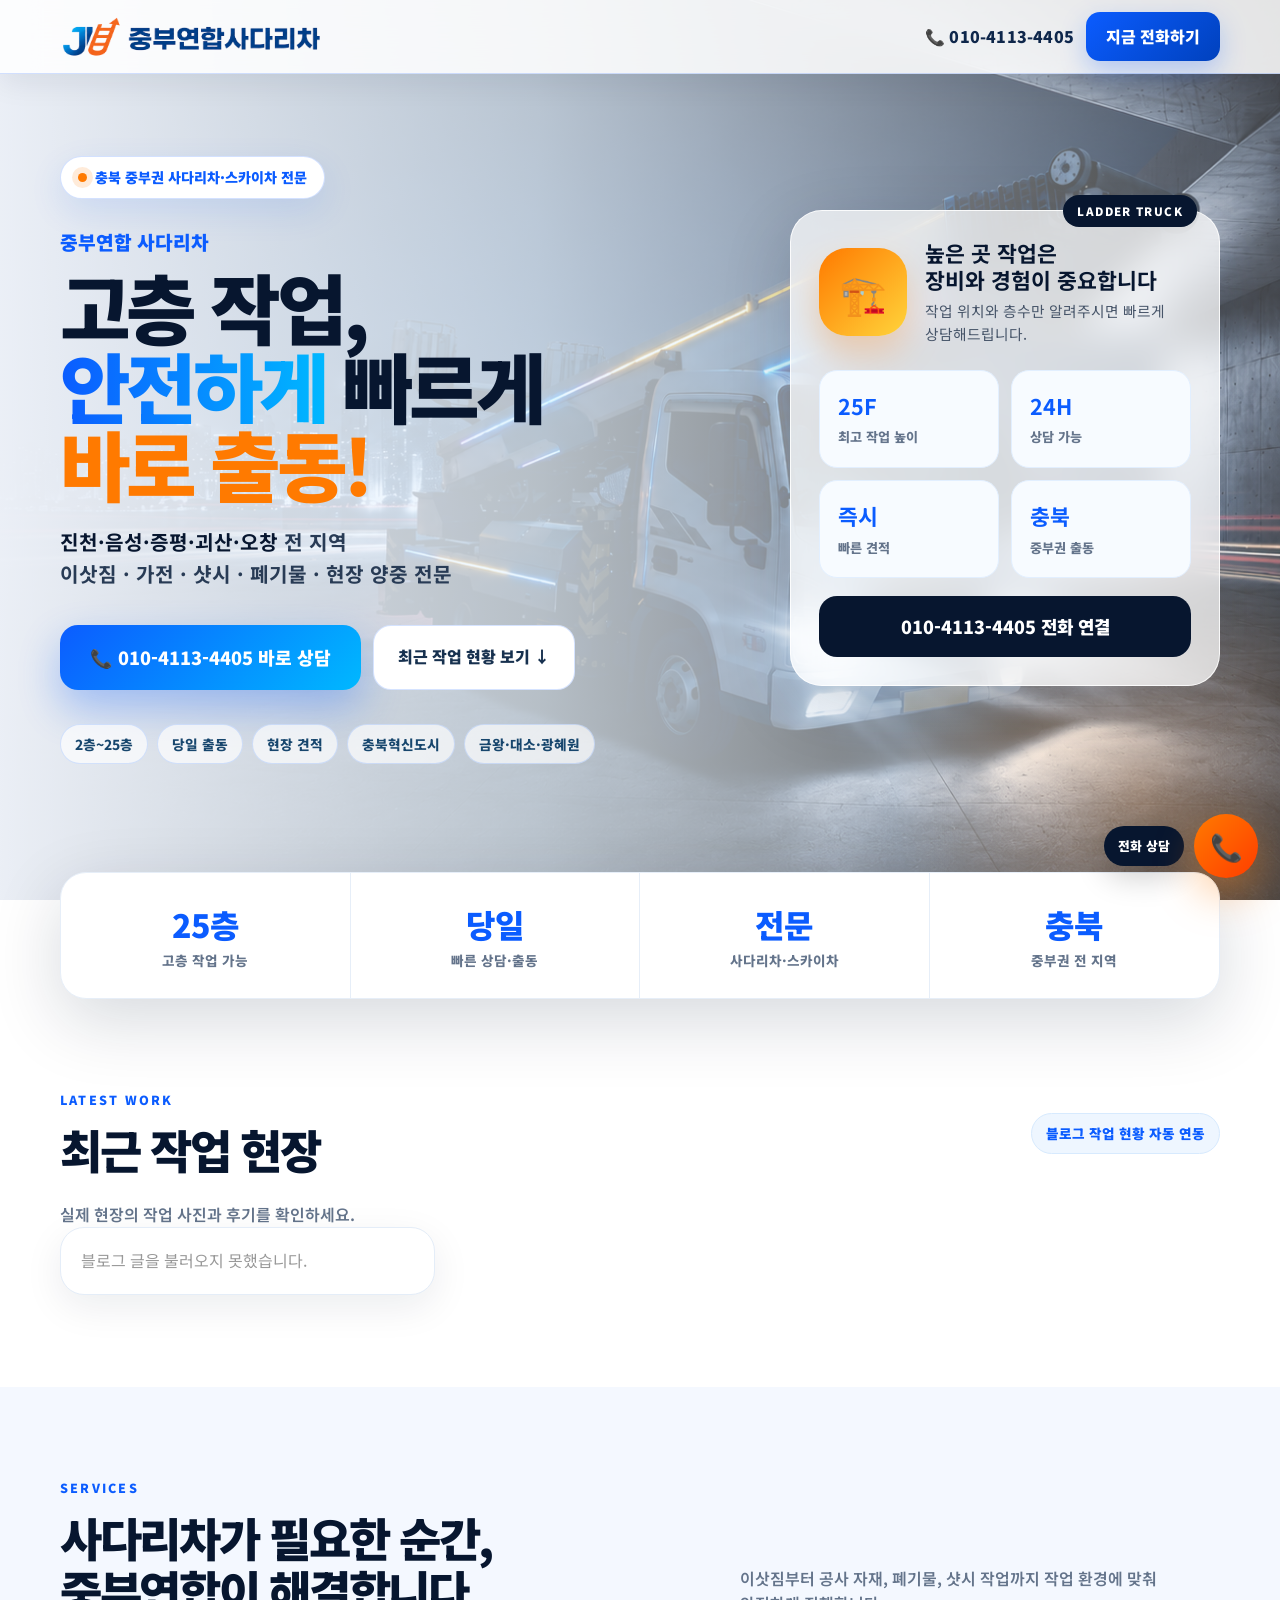
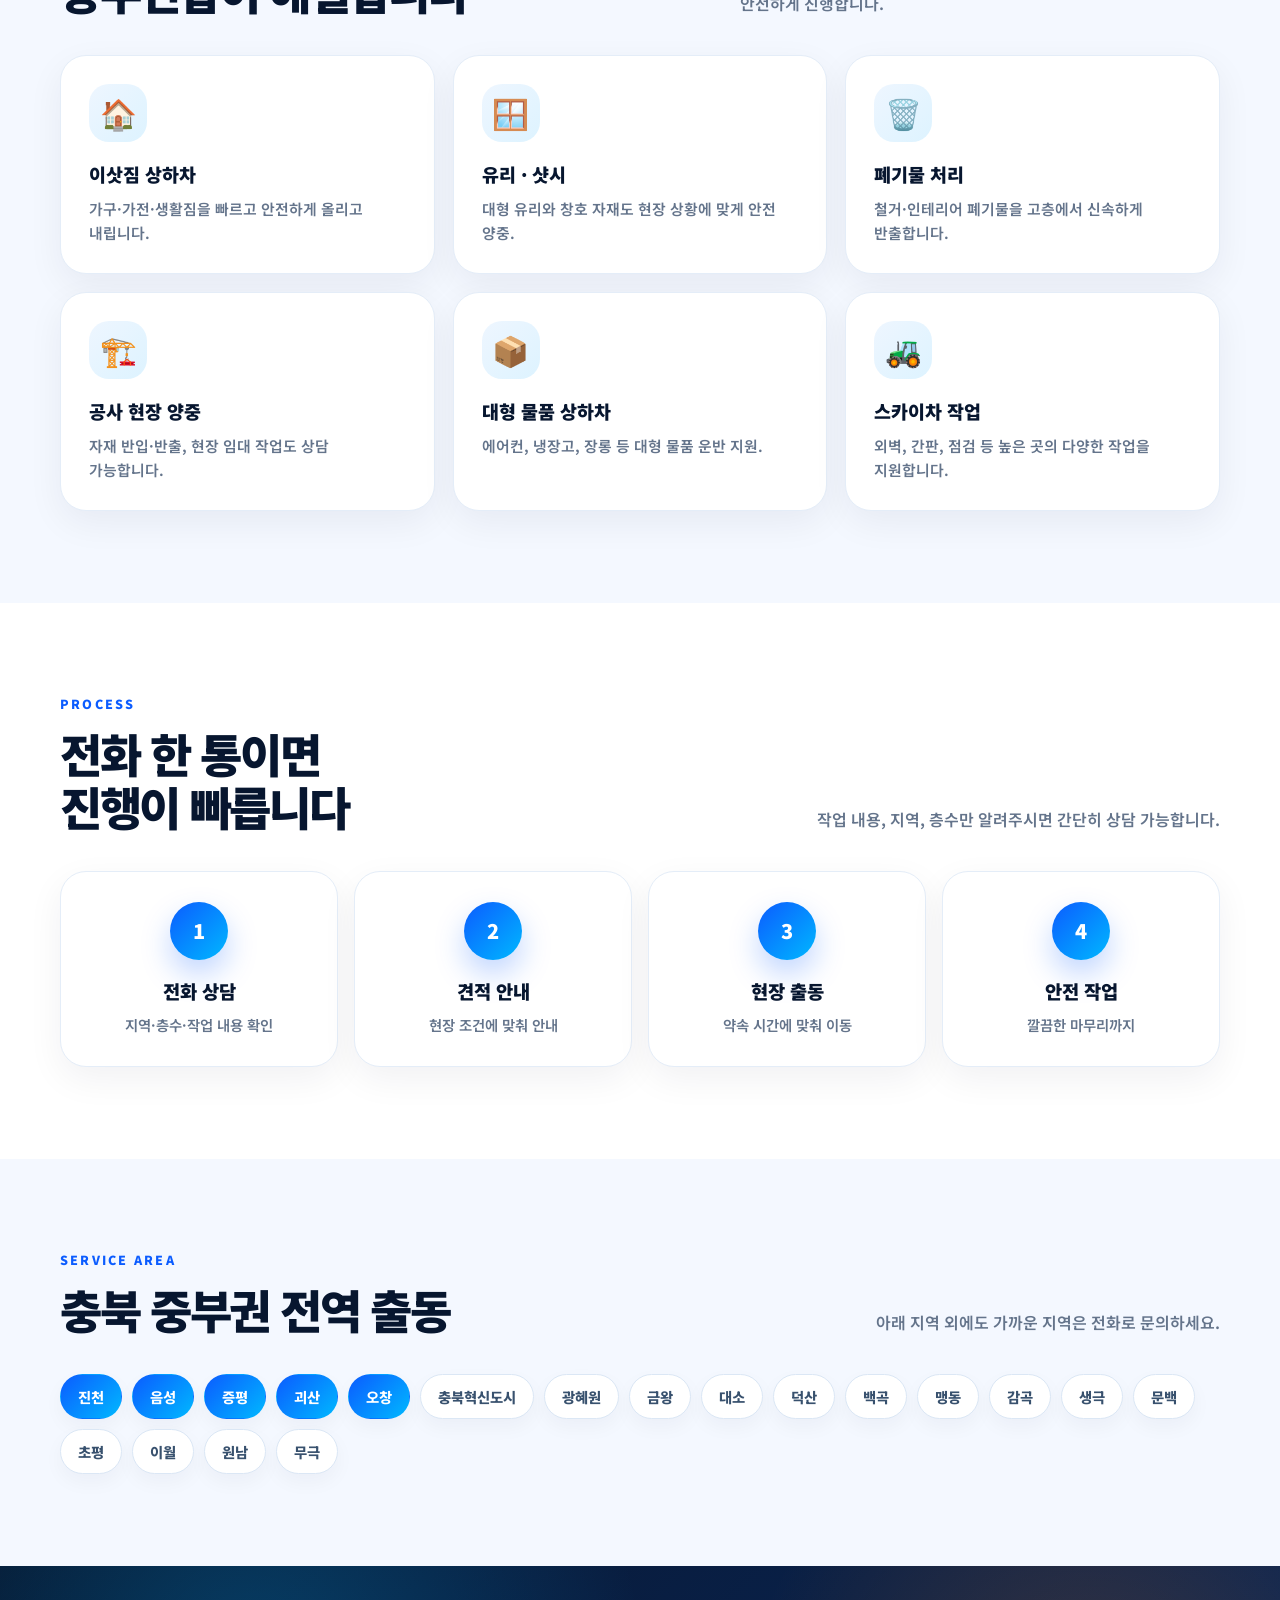
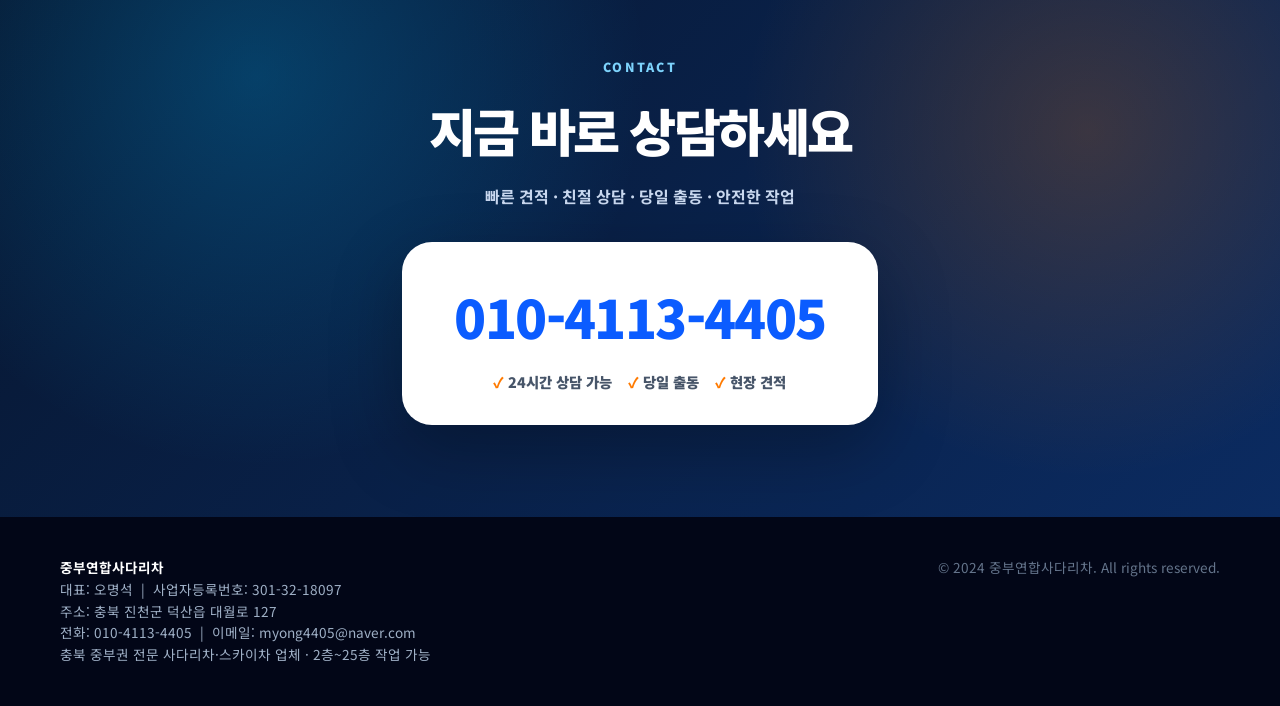
==== index.html @ 9ae5687a "Update index.html" ====
<!DOCTYPE html>
<html lang="ko">
<head>
<link rel="icon" href="/favicon.png" type="image/png">
<link rel="canonical" href="https://www.jbsadari.cloud/">  
<meta charset="UTF-8">
<meta name="viewport" content="width=device-width, initial-scale=1.0">
<title>중부연합 사다리차 | 충북 진천·음성·증평·괴산·오창 사다리차 전문업체</title>
<meta name="description" content="충북 중부권 강력추천! 중부연합 사다리차. 진천, 음성, 증평, 괴산, 오창, 충북혁신도시 전 지역 출동. 2층~25층 스카이차·사다리차 이삿짐·가전·폐기물·유리샷시 상하차. 010-4113-4405">
<meta name="keywords" content="사다리차,스카이차,충북사다리차,중부연합사다리차,진천사다리차,진천 사다리차,음성사다리차,음성 사다리차,증평사다리차,증평 사다리차,괴산사다리차,괴산 사다리차,오창사다리차,오창 사다리차,충북혁신도시사다리차,충북혁신도시 사다리차,광혜원사다리차,광혜원 사다리차,금왕사다리차,금왕 사다리차,대소사다리차,대소 사다리차,덕산사다리차,덕산 사다리차,백곡사다리차,백곡 사다리차,맹동사다리차,맹동 사다리차,감곡사다리차,감곡 사다리차,생극사다리차,생극 사다리차,문백사다리차,문백 사다리차,초평사다리차,초평 사다리차,이월사다리차,이월 사다리차,원남사다리차,원남 사다리차,무극사다리차,무극 사다리차,이삿짐사다리차,사다리차렌탈,사다리차임대,사다리차비용,스카이차임대">
<meta name="robots" content="index, follow">
<meta name="author" content="중부연합 사다리차">
<meta property="og:type" content="website">
<meta property="og:title" content="중부연합 사다리차 | 충북 중부권 전문업체">
<meta property="og:description" content="진천·음성·증평·괴산·오창 2층~25층 스카이차·사다리차. 이삿짐·가전·폐기물·유리샷시. 010-4113-4405">
<meta property="og:locale" content="ko_KR">
<meta property="og:site_name" content="중부연합 사다리차">
<meta property="og:url" content="https://www.jbsadari.cloud/">
<meta name="naver-site-verification" content="b52d67caf41c7f3e1f02ea61d9da7cf839098827" />


<script type="application/ld+json">
{
  "@context": "https://schema.org",
  "@type": "LocalBusiness",
  "@id": "https://www.jbsadari.cloud/#business",
  "url": "https://www.jbsadari.cloud/",
  "name": "중부연합 사다리차",
  "alternateName": "중부연합사다리차",
  "image": "https://www.jbsadari.cloud/jh_logo.png",
  "logo": "https://www.jbsadari.cloud/jh_logo.png",
  "description": "충북 진천, 음성, 증평, 괴산, 오창 전 지역에서 신속하고 안전한 사다리차, 스카이차 및 이삿짐 상하차 서비스를 제공합니다.",
  "telephone": "010-4113-4405",
  "email": "myong4405@naver.com",
  "address": {
    "@type": "PostalAddress",
    "streetAddress": "덕산읍 대월로 127",
    "addressLocality": "진천군",
    "addressRegion": "충청북도",
    "addressCountry": "KR"
  },
  "areaServed": [
    {
      "@type": "AdministrativeArea",
      "name": "진천"
    },
    {
      "@type": "AdministrativeArea",
      "name": "음성"
    },
    {
      "@type": "AdministrativeArea",
      "name": "증평"
    },
    {
      "@type": "AdministrativeArea",
      "name": "괴산"
    },
    {
      "@type": "AdministrativeArea",
      "name": "오창"
    },
    {
      "@type": "AdministrativeArea",
      "name": "충북혁신도시"
    },
    {
      "@type": "AdministrativeArea",
      "name": "광혜원"
    },
    {
      "@type": "AdministrativeArea",
      "name": "금왕"
    },
    {
      "@type": "AdministrativeArea",
      "name": "대소"
    }
  ],
  "openingHours": "Mo-Su 00:00-24:00",
  "founder": {
    "@type": "Person",
    "name": "오명석"
  },
  "taxID": "301-32-18097"
}
</script>

<script type="application/ld+json">
{
  "@context": "https://schema.org",
  "@type": "WebSite",
  "@id": "https://www.jbsadari.cloud/#website",
  "url": "https://www.jbsadari.cloud/",
  "name": "중부연합 사다리차",
  "alternateName": [
    "중부연합사다리차",
    "jbsadari.cloud"
  ],
  "publisher": {
    "@id": "https://www.jbsadari.cloud/#business"
  }
}
</script>
  
<style>
@import url('https://fonts.googleapis.com/css2?family=Noto+Sans+KR:wght@400;500;700;800;900&display=swap');
:root{--blue:#0b5cff;--sky:#00b8ff;--navy:#07162f;--deep:#020617;--orange:#ff7a00;--yellow:#ffd43b;--white:#fff;--muted:#64748b;--line:#dbe7f5;--bg:#f4f8ff;--shadow:0 22px 70px rgba(5,22,50,.16)}
*{box-sizing:border-box;margin:0;padding:0}html{scroll-behavior:smooth}body{font-family:'Noto Sans KR',sans-serif;color:#102033;background:#fff;line-height:1.6;word-break:keep-all}a{text-decoration:none;color:inherit}.wrap{width:min(1160px,92%);margin:0 auto}
nav{position:fixed;top:0;left:0;right:0;z-index:1000;height:74px;background:rgba(255,255,255,.86);backdrop-filter:blur(18px);border-bottom:1px solid rgba(11,92,255,.18);box-shadow:0 8px 30px rgba(5,22,50,.08)}
.nav-inner{height:100%;display:flex;align-items:center;justify-content:space-between}.nav-logo-img{height:42px;display:block}.nav-right{display:flex;align-items:center;gap:12px}.nav-tel{font-weight:900;color:#0f274b;letter-spacing:.2px}.nav-call{background:linear-gradient(135deg,var(--blue),#0041bd);color:#fff;padding:12px 20px;border-radius:14px;font-weight:900;box-shadow:0 10px 26px rgba(11,92,255,.25);transition:.22s}.nav-call:hover{transform:translateY(-2px);box-shadow:0 16px 34px rgba(11,92,255,.34)}
.hero{min-height:100vh;position:relative;overflow:hidden;padding:132px 0 78px;background:radial-gradient(circle at 74% 20%,rgba(0,184,255,.26),transparent 28%),linear-gradient(135deg,#eaf5ff 0%,#d5efff 48%,#f9fcff 100%)}
.hero::before{content:'';position:absolute;inset:0;background:linear-gradient(90deg,rgba(244,248,255,.96) 0%,rgba(234,245,255,.78) 42%,rgba(255,255,255,.24) 100%),url('/bg_image.png') right center/cover no-repeat;opacity:1}.hero::after{content:'';position:absolute;right:-130px;bottom:-160px;width:540px;height:540px;border-radius:50%;background:radial-gradient(circle,rgba(255,122,0,.22),transparent 65%)}
.hero-inner{position:relative;z-index:2;display:grid;grid-template-columns:1.05fr .95fr;gap:40px;align-items:center}.hero-copy{padding-top:24px}.badge{display:inline-flex;gap:8px;align-items:center;background:#fff;border:1px solid rgba(11,92,255,.18);border-radius:999px;padding:9px 17px;font-size:.88rem;font-weight:900;color:#0b5cff;box-shadow:0 12px 35px rgba(11,92,255,.11);margin-bottom:28px}.badge i{width:9px;height:9px;border-radius:50%;background:var(--orange);box-shadow:0 0 0 6px rgba(255,122,0,.15)}
h1{font-size:clamp(2.7rem,6vw,5.2rem);line-height:1.02;letter-spacing:-.06em;color:#07162f;font-weight:900;margin-bottom:24px}h1 .accent{display:inline-block;background:linear-gradient(90deg,var(--blue),var(--sky));-webkit-background-clip:text;background-clip:text;-webkit-text-fill-color:transparent}h1 .hot{color:var(--orange)}.hero-desc{font-size:clamp(1.05rem,1.8vw,1.26rem);font-weight:700;color:#283b55;margin-bottom:30px}.hero-desc strong{color:#07162f}.hero-cta{display:flex;gap:12px;flex-wrap:wrap;margin:34px 0}.btn-main,.btn-sub{display:inline-flex;align-items:center;justify-content:center;gap:8px;border-radius:18px;font-weight:900;transition:.22s}.btn-main{background:linear-gradient(135deg,var(--blue),var(--sky));color:#fff;padding:18px 30px;font-size:1.13rem;box-shadow:0 18px 42px rgba(11,92,255,.31)}.btn-sub{background:#fff;color:#17314f;border:1px solid rgba(11,92,255,.17);padding:18px 24px}.btn-main:hover,.btn-sub:hover{transform:translateY(-3px)}.chips{display:flex;flex-wrap:wrap;gap:9px}.chip{padding:8px 14px;border-radius:999px;background:rgba(255,255,255,.68);border:1px solid rgba(11,92,255,.15);color:#17466d;font-size:.86rem;font-weight:800}.hero-card{justify-self:end;width:min(430px,100%);background:rgba(255,255,255,.72);backdrop-filter:blur(18px);border:1px solid rgba(255,255,255,.85);border-radius:32px;padding:28px;box-shadow:var(--shadow);position:relative}.hero-card::before{content:'LADDER TRUCK';position:absolute;right:22px;top:-16px;background:#07162f;color:#fff;border-radius:999px;padding:7px 14px;font-size:.72rem;font-weight:900;letter-spacing:.12em}.emergency{display:grid;grid-template-columns:88px 1fr;gap:18px;align-items:center}.circle{height:88px;border-radius:28px;background:linear-gradient(135deg,var(--orange),var(--yellow));display:flex;align-items:center;justify-content:center;font-size:2.4rem;box-shadow:0 16px 34px rgba(255,122,0,.26)}.emergency h2{font-size:1.35rem;color:#07162f;line-height:1.25}.emergency p{margin-top:6px;color:#475569;font-size:.92rem}.quick{margin-top:24px;display:grid;grid-template-columns:repeat(2,1fr);gap:12px}.quick div{background:#f7fbff;border:1px solid #e2efff;border-radius:18px;padding:18px}.quick b{display:block;font-size:1.35rem;color:#0b5cff}.quick span{font-size:.82rem;color:#64748b;font-weight:800}.mini-call{display:block;margin-top:18px;text-align:center;background:#07162f;color:#fff;border-radius:18px;padding:16px;font-size:1.12rem;font-weight:900}.trust{position:relative;z-index:3;margin-top:-28px}.trust-grid{display:grid;grid-template-columns:repeat(4,1fr);background:#fff;border-radius:26px;box-shadow:var(--shadow);overflow:hidden;border:1px solid #e6eef8}.trust-item{padding:26px 16px;text-align:center;border-right:1px solid #e6eef8}.trust-item:last-child{border-right:0}.trust-num{font-size:2rem;font-weight:900;color:#0b5cff}.trust-label{font-size:.85rem;color:#64748b;font-weight:800}
section{padding:92px 0}.eyebrow{font-size:.78rem;color:#0b5cff;font-weight:900;letter-spacing:.18em;text-transform:uppercase;margin-bottom:12px}.sec-head{display:flex;justify-content:space-between;gap:30px;align-items:end;margin-bottom:38px}.sec-title{font-size:clamp(1.9rem,3.6vw,3rem);line-height:1.15;letter-spacing:-.05em;font-weight:900;color:#07162f}.sec-desc{color:#64748b;font-weight:600;max-width:480px}.blog{background:#fff}.blog-top{display:flex;align-items:center;justify-content:space-between;gap:20px;margin-bottom:26px}.blog-note{background:#eef6ff;border:1px solid #d7eafe;border-radius:999px;padding:9px 14px;color:#0b5cff;font-size:.85rem;font-weight:900}#blog-list{list-style:none;display:grid;grid-template-columns:repeat(3,1fr);gap:18px}#blog-list li{background:#fff;border:1px solid #e4edf8;border-radius:24px;overflow:hidden;box-shadow:0 12px 38px rgba(5,22,50,.08);transition:.22s}#blog-list li:hover{transform:translateY(-6px);box-shadow:0 22px 55px rgba(5,22,50,.13)}.blog-thumb,.blog-thumb-placeholder{width:100%;height:180px;object-fit:cover;display:flex;align-items:center;justify-content:center;background:linear-gradient(135deg,#dff3ff,#f4f8ff);font-size:2.4rem}.blog-thumb-link{display:block;width:100%;height:180px;overflow:hidden}.blog-body{padding:20px}.blog-tag{display:inline-block;background:#fff3e5;color:#e35f00;border-radius:999px;padding:4px 10px;font-size:.72rem;font-weight:900;margin-bottom:9px}#blog-list a{font-size:1rem;font-weight:900;color:#0f253e;line-height:1.45;display:block}.blog-date{font-size:.82rem;color:#64748b;margin-top:12px;font-weight:700}.services,.area{background:var(--bg)}.svc-grid,.why-grid{display:grid;grid-template-columns:repeat(3,1fr);gap:18px}.svc-card,.why-card{background:#fff;border:1px solid #e4edf8;border-radius:26px;padding:28px;box-shadow:0 12px 36px rgba(5,22,50,.06);transition:.22s}.svc-card:hover,.why-card:hover{transform:translateY(-6px);border-color:rgba(11,92,255,.35);box-shadow:0 24px 55px rgba(5,22,50,.12)}.svc-icon,.why-icon{width:58px;height:58px;border-radius:20px;display:flex;align-items:center;justify-content:center;background:linear-gradient(135deg,#eef6ff,#ddf3ff);font-size:1.85rem;margin-bottom:18px}.svc-card h3,.why-card h3{font-size:1.15rem;font-weight:900;color:#07162f;margin-bottom:8px}.svc-card p,.why-card p{font-size:.93rem;color:#64748b;font-weight:600}.process-steps{display:grid;grid-template-columns:repeat(4,1fr);gap:16px}.step{position:relative;background:#fff;border:1px solid #e4edf8;border-radius:26px;padding:30px 22px;text-align:center;box-shadow:0 12px 36px rgba(5,22,50,.06)}.step-num{width:58px;height:58px;border-radius:50%;display:flex;align-items:center;justify-content:center;margin:0 auto 16px;background:linear-gradient(135deg,var(--blue),var(--sky));color:#fff;font-weight:900;font-size:1.25rem;box-shadow:0 14px 30px rgba(11,92,255,.26)}.step h3{font-weight:900;color:#07162f}.step p{margin-top:7px;color:#64748b;font-size:.9rem;font-weight:600}.area-tags{display:flex;flex-wrap:wrap;gap:10px}.area-tag{background:#fff;border:1px solid #dbe7f5;border-radius:999px;padding:10px 17px;font-size:.9rem;color:#38516e;font-weight:800;box-shadow:0 8px 20px rgba(5,22,50,.04)}.area-tag.main{background:linear-gradient(135deg,var(--blue),var(--sky));color:#fff;border-color:transparent}.cta{position:relative;overflow:hidden;background:linear-gradient(135deg,#07162f,#0b2b61);color:#fff;text-align:center}.cta::before{content:'';position:absolute;inset:0;background:radial-gradient(circle at 20% 20%,rgba(0,184,255,.24),transparent 35%),radial-gradient(circle at 85% 30%,rgba(255,122,0,.2),transparent 30%)}.cta .wrap{position:relative;z-index:2}.cta h2{font-size:clamp(2rem,4vw,3.7rem);font-weight:900;letter-spacing:-.05em}.cta p{margin:12px 0 32px;color:#c9d8ef;font-weight:700}.cta-box{display:inline-flex;flex-direction:column;align-items:center;background:#fff;color:#07162f;border-radius:30px;padding:32px 52px;box-shadow:0 24px 70px rgba(0,0,0,.28)}.cta-tel{font-size:clamp(2.2rem,5vw,3.3rem);font-weight:900;color:#0b5cff;letter-spacing:-.03em}.cta-info{display:flex;gap:16px;flex-wrap:wrap;justify-content:center;margin-top:12px}.cta-info span{font-size:.9rem;color:#475569;font-weight:900}.cta-info span::before{content:'✓ ';color:var(--orange)}footer{background:#020617;color:#9fb0c6;padding:40px 0;font-size:.85rem}.footer-inner{display:flex;justify-content:space-between;gap:26px;flex-wrap:wrap}footer strong{color:#fff}.footer-copy{color:#64748b}.float-wrap{position:fixed;right:22px;bottom:22px;z-index:1000;display:flex;align-items:center;gap:10px}.float-label{background:#07162f;color:#fff;border-radius:999px;padding:10px 14px;font-size:.8rem;font-weight:900;box-shadow:0 12px 30px rgba(0,0,0,.18)}.float-call{width:64px;height:64px;border-radius:50%;display:flex;align-items:center;justify-content:center;background:linear-gradient(135deg,var(--orange),#ff3d00);font-size:1.65rem;color:#fff;box-shadow:0 18px 42px rgba(255,122,0,.36);animation:pulse 1.8s infinite}@keyframes pulse{0%,100%{transform:scale(1)}50%{transform:scale(1.06)}}
@media(max-width:900px){.hero-inner{grid-template-columns:1fr}.hero-card{justify-self:start}.trust-grid{grid-template-columns:repeat(2,1fr)}.trust-item:nth-child(2){border-right:0}.trust-item:nth-child(-n+2){border-bottom:1px solid #e6eef8}.svc-grid,.why-grid,#blog-list{grid-template-columns:1fr 1fr}.process-steps{grid-template-columns:1fr 1fr}.sec-head{display:block}.sec-desc{margin-top:12px}}
@media(max-width:640px){nav{height:64px}.nav-logo-img{height:31px}.nav-tel{display:none}.nav-call{padding:9px 12px;border-radius:11px;font-size:.82rem}.hero{padding-top:104px;min-height:auto}.hero::before{background:linear-gradient(180deg,rgba(244,248,255,.94),rgba(234,245,255,.86)),url('/bg_image.png') center/cover no-repeat}.hero-card{display:none}.btn-main,.btn-sub{width:100%;padding:16px 18px}.trust{margin-top:0}.trust-grid{border-radius:0;width:100%}.wrap{width:92%}section{padding:68px 0}.svc-grid,.why-grid,#blog-list,.process-steps{grid-template-columns:1fr}.blog-thumb,.blog-thumb-placeholder,.blog-thumb-link{height:210px}.cta-box{width:100%;padding:26px 20px}.float-label{display:none}.float-call{width:58px;height:58px}.footer-inner{display:block}}

.hero-brand {
    margin-bottom: 10px;
    color: #0b5cff;
    font-size: 1.2rem;
    font-weight: 900;
}
</style>
</head>
<body>
<nav><div class="wrap nav-inner"><a class="nav-logo" href="/"><img src="/jh_logo.png" alt="중부연합 사다리차" class="nav-logo-img"></a><div class="nav-right"><span class="nav-tel">📞 010-4113-4405</span><a class="nav-call" href="tel:01041134405">지금 전화하기</a></div></div></nav>
<section class="hero"><div class="wrap hero-inner"><div class="hero-copy"><div class="badge"><i></i> 충북 중부권 사다리차·스카이차 전문</div><p class="hero-brand">중부연합 사다리차</p> <h1>고층 작업,<br><span class="accent">안전하게</span> 빠르게<br><span class="hot">바로 출동!</span></h1><p class="hero-desc"><strong>진천·음성·증평·괴산·오창</strong> 전 지역<br>이삿짐 · 가전 · 샷시 · 폐기물 · 현장 양중 전문</p><div class="hero-cta"><a class="btn-main" href="tel:01041134405">📞 010-4113-4405 바로 상담</a><a class="btn-sub" href="#blog" onclick="event.preventDefault();document.getElementById('blog').scrollIntoView({behavior:'smooth'})">최근 작업 현황 보기 ↓</a></div><div class="chips"><span class="chip">2층~25층</span><span class="chip">당일 출동</span><span class="chip">현장 견적</span><span class="chip">충북혁신도시</span><span class="chip">금왕·대소·광혜원</span></div></div><aside class="hero-card"><div class="emergency"><div class="circle">🏗️</div><div><h2>높은 곳 작업은<br>장비와 경험이 중요합니다</h2><p>작업 위치와 층수만 알려주시면 빠르게 상담해드립니다.</p></div></div><div class="quick"><div><b>25F</b><span>최고 작업 높이</span></div><div><b>24H</b><span>상담 가능</span></div><div><b>즉시</b><span>빠른 견적</span></div><div><b>충북</b><span>중부권 출동</span></div></div><a class="mini-call" href="tel:01041134405">010-4113-4405 전화 연결</a></aside></div></section>
<div class="trust"><div class="wrap trust-grid"><div class="trust-item"><div class="trust-num">25층</div><div class="trust-label">고층 작업 가능</div></div><div class="trust-item"><div class="trust-num">당일</div><div class="trust-label">빠른 상담·출동</div></div><div class="trust-item"><div class="trust-num">전문</div><div class="trust-label">사다리차·스카이차</div></div><div class="trust-item"><div class="trust-num">충북</div><div class="trust-label">중부권 전 지역</div></div></div></div>
<section id="blog" class="blog"><div class="wrap"><div class="blog-top"><div><div class="eyebrow">Latest Work</div><h2 class="sec-title">최근 작업 현장</h2></div><div class="blog-note">블로그 작업 현황 자동 연동</div></div><p class="sec-desc">실제 현장의 작업 사진과 후기를 확인하세요.</p><ul id="blog-list"><li style="color:#999;padding:20px">블로그 글을 불러오는 중...</li></ul></div></section>
<section class="services" id="services"><div class="wrap"><div class="sec-head"><div><div class="eyebrow">Services</div><h2 class="sec-title">사다리차가 필요한 순간,<br>중부연합이 해결합니다</h2></div><p class="sec-desc">이삿짐부터 공사 자재, 폐기물, 샷시 작업까지 작업 환경에 맞춰 안전하게 진행합니다.</p></div><div class="svc-grid"><div class="svc-card"><div class="svc-icon">🏠</div><h3>이삿짐 상하차</h3><p>가구·가전·생활짐을 빠르고 안전하게 올리고 내립니다.</p></div><div class="svc-card"><div class="svc-icon">🪟</div><h3>유리 · 샷시</h3><p>대형 유리와 창호 자재도 현장 상황에 맞게 안전 양중.</p></div><div class="svc-card"><div class="svc-icon">🗑️</div><h3>폐기물 처리</h3><p>철거·인테리어 폐기물을 고층에서 신속하게 반출합니다.</p></div><div class="svc-card"><div class="svc-icon">🏗️</div><h3>공사 현장 양중</h3><p>자재 반입·반출, 현장 임대 작업도 상담 가능합니다.</p></div><div class="svc-card"><div class="svc-icon">📦</div><h3>대형 물품 상하차</h3><p>에어컨, 냉장고, 장롱 등 대형 물품 운반 지원.</p></div><div class="svc-card"><div class="svc-icon">🚜</div><h3>스카이차 작업</h3><p>외벽, 간판, 점검 등 높은 곳의 다양한 작업을 지원합니다.</p></div></div></div></section>
<section id="process"><div class="wrap"><div class="sec-head"><div><div class="eyebrow">Process</div><h2 class="sec-title">전화 한 통이면<br>진행이 빠릅니다</h2></div><p class="sec-desc">작업 내용, 지역, 층수만 알려주시면 간단히 상담 가능합니다.</p></div><div class="process-steps"><div class="step"><div class="step-num">1</div><h3>전화 상담</h3><p>지역·층수·작업 내용 확인</p></div><div class="step"><div class="step-num">2</div><h3>견적 안내</h3><p>현장 조건에 맞춰 안내</p></div><div class="step"><div class="step-num">3</div><h3>현장 출동</h3><p>약속 시간에 맞춰 이동</p></div><div class="step"><div class="step-num">4</div><h3>안전 작업</h3><p>깔끔한 마무리까지</p></div></div></div></section>
<section class="area" id="area"><div class="wrap"><div class="sec-head"><div><div class="eyebrow">Service Area</div><h2 class="sec-title">충북 중부권 전역 출동</h2></div><p class="sec-desc">아래 지역 외에도 가까운 지역은 전화로 문의하세요.</p></div><div class="area-tags"><span class="area-tag main">진천</span><span class="area-tag main">음성</span><span class="area-tag main">증평</span><span class="area-tag main">괴산</span><span class="area-tag main">오창</span><span class="area-tag">충북혁신도시</span><span class="area-tag">광혜원</span><span class="area-tag">금왕</span><span class="area-tag">대소</span><span class="area-tag">덕산</span><span class="area-tag">백곡</span><span class="area-tag">맹동</span><span class="area-tag">감곡</span><span class="area-tag">생극</span><span class="area-tag">문백</span><span class="area-tag">초평</span><span class="area-tag">이월</span><span class="area-tag">원남</span><span class="area-tag">무극</span></div></div></section>
<section class="cta"><div class="wrap"><div class="eyebrow" style="color:#7dd3fc">Contact</div><h2>지금 바로 상담하세요</h2><p>빠른 견적 · 친절 상담 · 당일 출동 · 안전한 작업</p><div class="cta-box"><a class="cta-tel" href="tel:01041134405">010-4113-4405</a><div class="cta-info"><span>24시간 상담 가능</span><span>당일 출동</span><span>현장 견적</span></div></div></div></section>
<div style="position:absolute;width:1px;height:1px;overflow:hidden;clip:rect(0,0,0,0);white-space:nowrap">진천 사다리차 진천사다리차 진천 스카이차 진천스카이차 진천 이삿짐 사다리차 진천 사다리차 비용 진천 사다리차 렌탈 음성 사다리차 음성사다리차 음성 스카이차 음성스카이차 음성 이삿짐 사다리차 음성 사다리차 비용 음성 금왕 사다리차 증평 사다리차 증평사다리차 증평 스카이차 증평스카이차 증평 이삿짐 사다리차 괴산 사다리차 괴산사다리차 괴산 스카이차 괴산스카이차 오창 사다리차 오창사다리차 오창 스카이차 오창스카이차 충북혁신도시 사다리차 충북혁신도시사다리차 혁신도시 사다리차 광혜원 사다리차 광혜원사다리차 금왕 사다리차 금왕사다리차 금왕읍 사다리차 대소 사다리차 대소사다리차 대소읍 사다리차 덕산 사다리차 덕산사다리차 백곡 사다리차 백곡사다리차 맹동 사다리차 맹동사다리차 감곡 사다리차 감곡사다리차 생극 사다리차 생극사다리차 생극면 사다리차 문백 사다리차 문백사다리차 초평 사다리차 초평사다리차 이월 사다리차 이월사다리차 이월면 사다리차 원남 사다리차 원남사다리차 무극 사다리차 무극사다리차 중부연합사다리차 중부연합 사다리차 010-4113-4405</div>
<footer><div class="wrap footer-inner"><div><strong>중부연합사다리차</strong><br>대표: 오명석 &nbsp;|&nbsp; 사업자등록번호: 301-32-18097<br>주소: 충북 진천군 덕산읍 대월로 127<br>전화: 010-4113-4405 &nbsp;|&nbsp; 이메일: myong4405@naver.com<br>충북 중부권 전문 사다리차·스카이차 업체 · 2층~25층 작업 가능</div><div class="footer-copy">© 2024 중부연합사다리차. All rights reserved.</div></div></footer>
<div class="float-wrap"><span class="float-label">전화 상담</span><a class="float-call" href="tel:01041134405" title="전화상담">📞</a></div>
<script>
async function fetchPosts(){const listEl=document.getElementById('blog-list');try{const response=await fetch('https://jramjipwha.apigw.ntruss.com/test/v1/');const data=await response.json();const posts=Array.isArray(data)?data:data.body;listEl.innerHTML='';if(!posts||posts.length===0){listEl.innerHTML='<li style="color:#999;padding:20px">등록된 글이 없습니다.</li>';return;}posts.forEach(post=>{const li=document.createElement('li');const date=post.pubDate?new Date(post.pubDate).toLocaleDateString('ko-KR'):'';const thumbHtml=post.thumbnail?`<a class="blog-thumb-link" href="${post.link}" target="_blank" rel="noopener" aria-label="${post.title}"><img class="blog-thumb" src="${post.thumbnail}" alt="${post.title}" loading="lazy" onerror="this.style.display='none';this.nextElementSibling.style.display='flex'"><div class="blog-thumb-placeholder" style="display:none">🏗️</div></a>`:`<a class="blog-thumb-link" href="${post.link}" target="_blank" rel="noopener" aria-label="${post.title}"><div class="blog-thumb-placeholder">🏗️</div></a>`;li.innerHTML=`${thumbHtml}<div class="blog-body"><span class="blog-tag">최근 작업</span><a href="${post.link}" target="_blank" rel="noopener">${post.title}</a>${date?`<div class="blog-date">📅 ${date}</div>`:''}</div>`;listEl.appendChild(li);});}catch(e){listEl.innerHTML='<li style="color:#999;padding:20px">블로그 글을 불러오지 못했습니다.</li>';}}
fetchPosts();
</script>
</body>
</html>
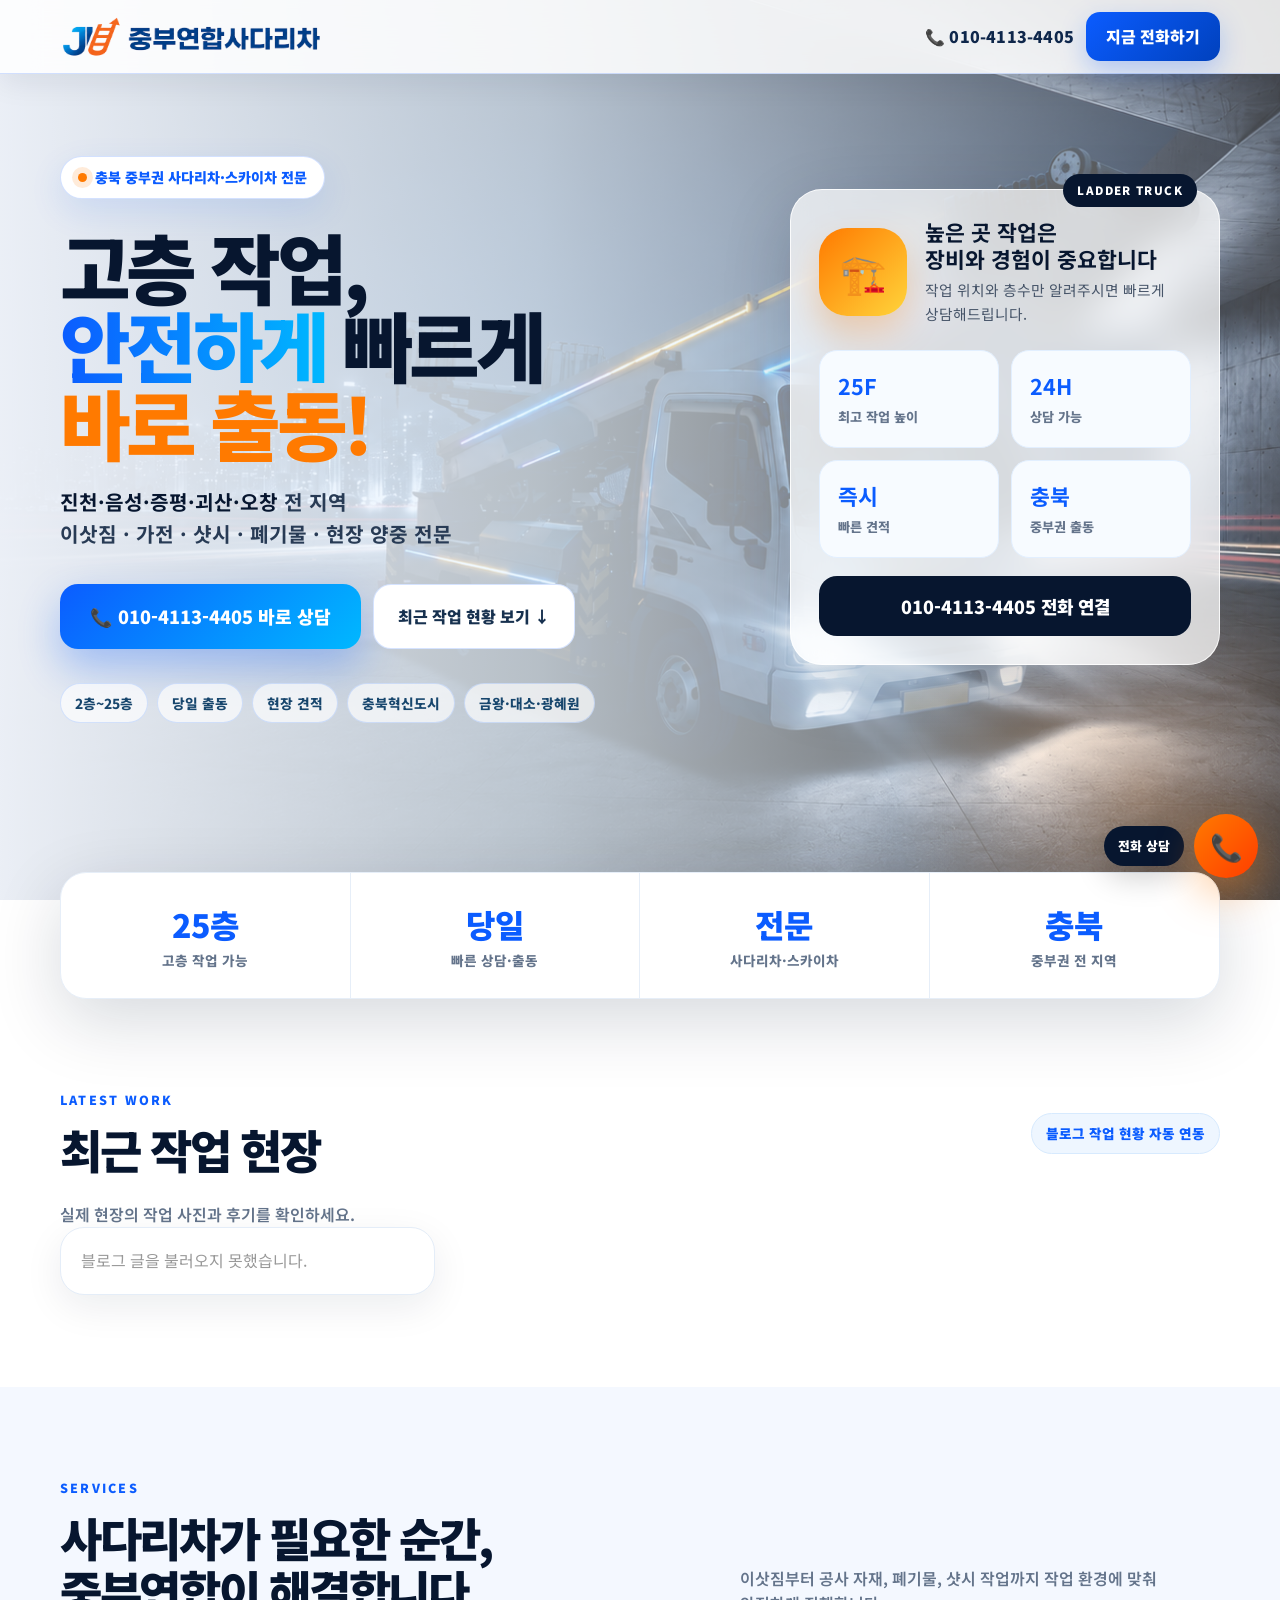
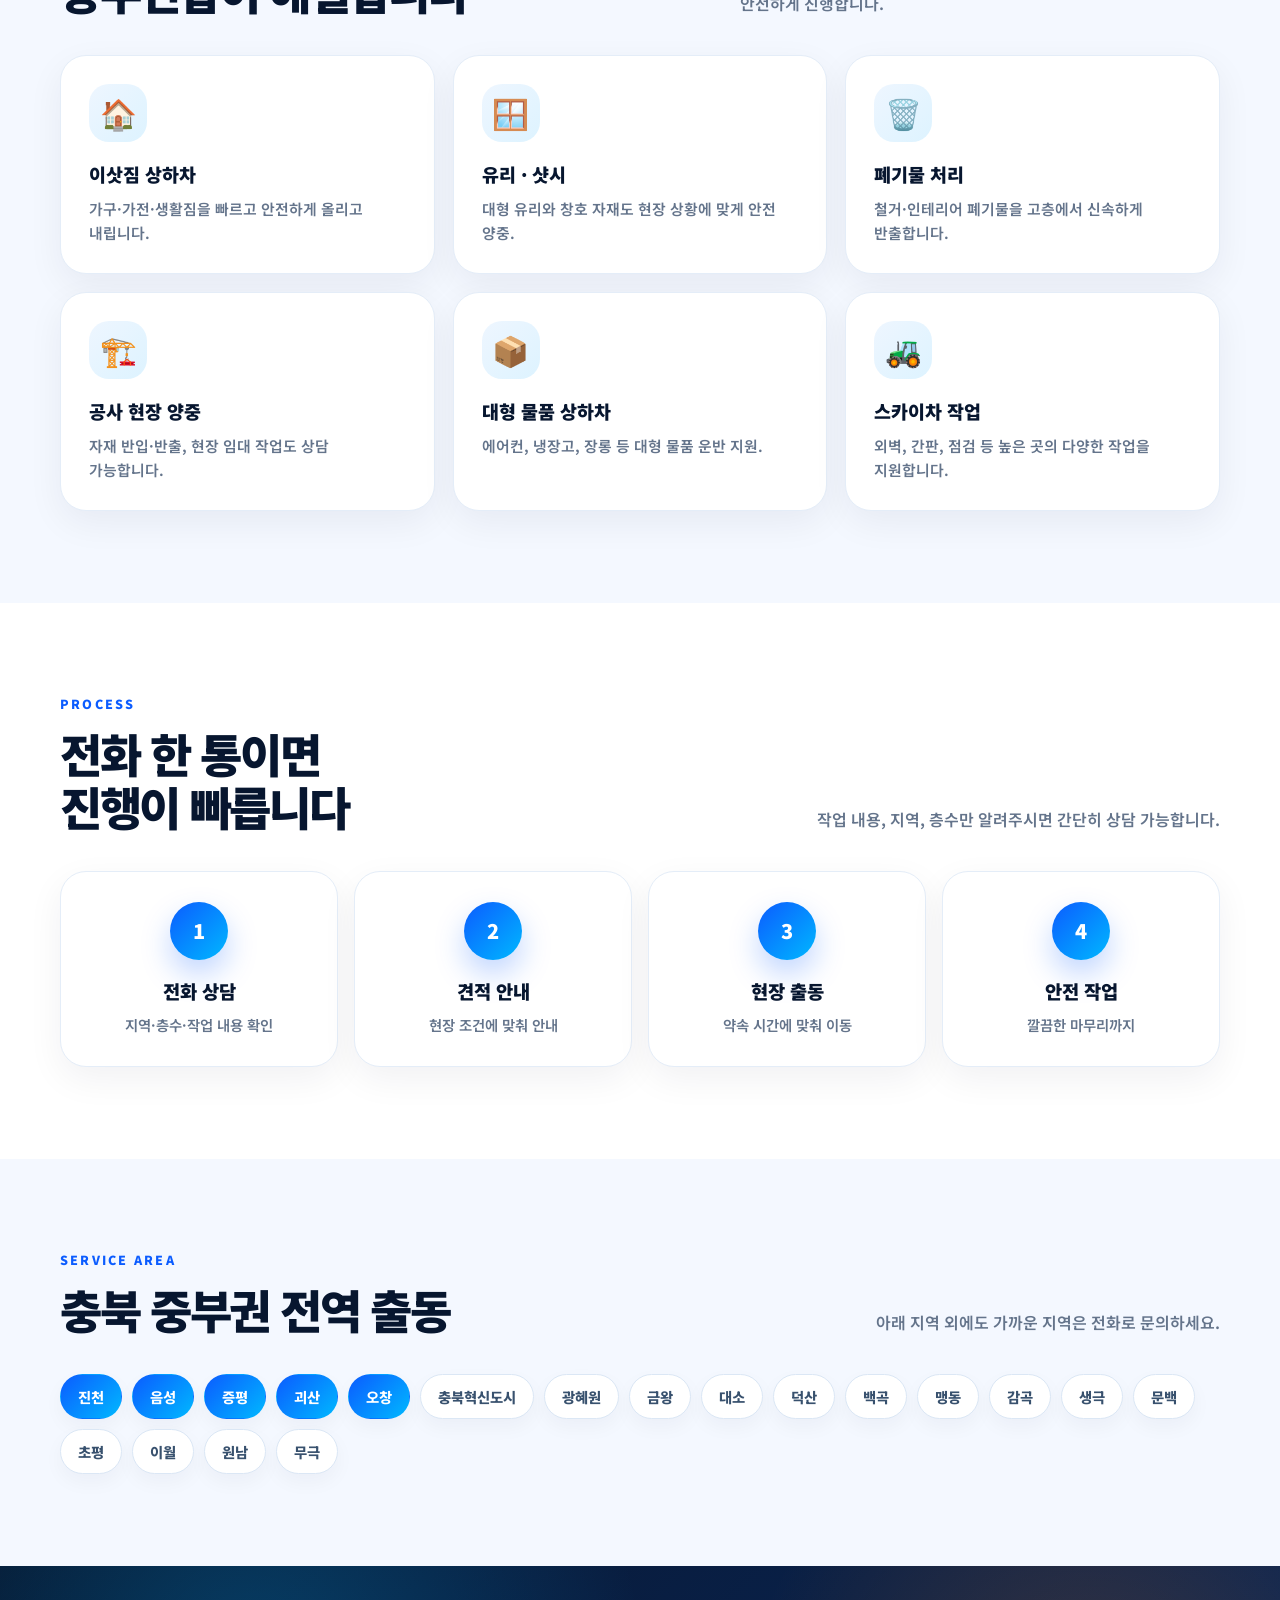
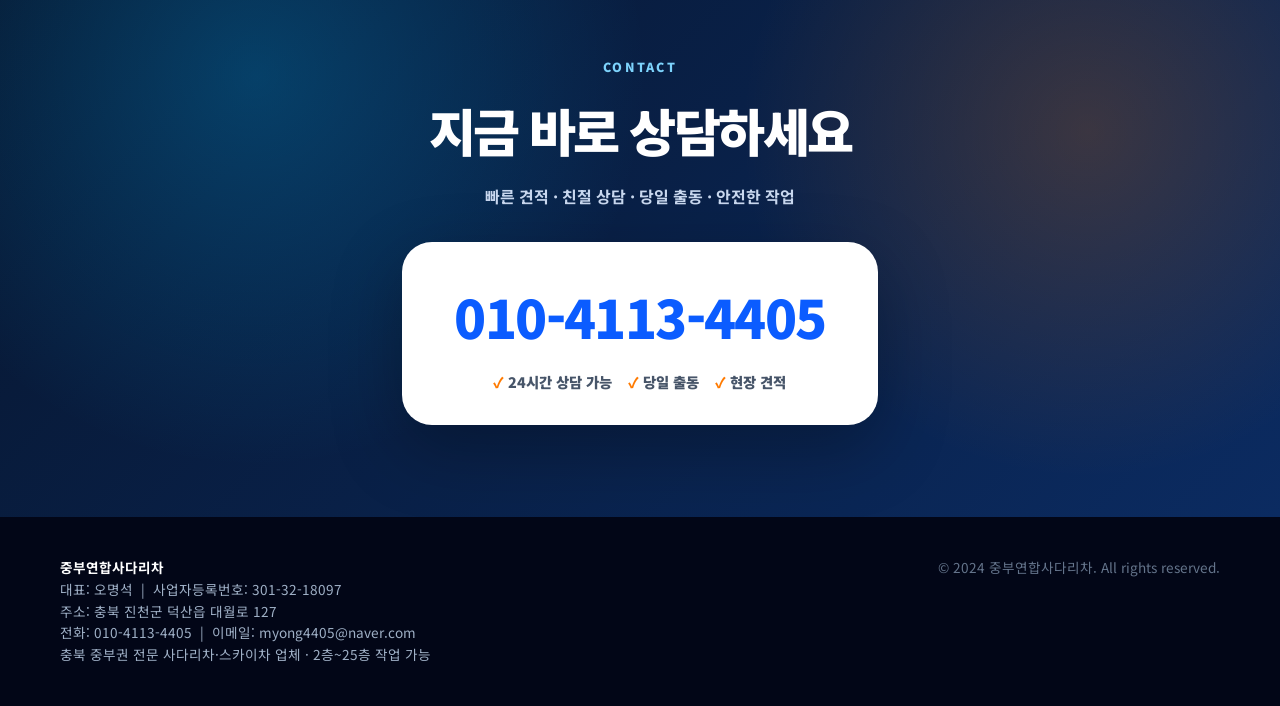
==== commit 1b23ed3b: "Update index.html" ====
--- a/index.html
+++ b/index.html
@@ -117,24 +117,19 @@
 @media(max-width:900px){.hero-inner{grid-template-columns:1fr}.hero-card{justify-self:start}.trust-grid{grid-template-columns:repeat(2,1fr)}.trust-item:nth-child(2){border-right:0}.trust-item:nth-child(-n+2){border-bottom:1px solid #e6eef8}.svc-grid,.why-grid,#blog-list{grid-template-columns:1fr 1fr}.process-steps{grid-template-columns:1fr 1fr}.sec-head{display:block}.sec-desc{margin-top:12px}}
 @media(max-width:640px){nav{height:64px}.nav-logo-img{height:31px}.nav-tel{display:none}.nav-call{padding:9px 12px;border-radius:11px;font-size:.82rem}.hero{padding-top:104px;min-height:auto}.hero::before{background:linear-gradient(180deg,rgba(244,248,255,.94),rgba(234,245,255,.86)),url('/bg_image.png') center/cover no-repeat}.hero-card{display:none}.btn-main,.btn-sub{width:100%;padding:16px 18px}.trust{margin-top:0}.trust-grid{border-radius:0;width:100%}.wrap{width:92%}section{padding:68px 0}.svc-grid,.why-grid,#blog-list,.process-steps{grid-template-columns:1fr}.blog-thumb,.blog-thumb-placeholder,.blog-thumb-link{height:210px}.cta-box{width:100%;padding:26px 20px}.float-label{display:none}.float-call{width:58px;height:58px}.footer-inner{display:block}}
 
-.hero-brand {
-    margin-bottom: 10px;
-    color: #0b5cff;
-    font-size: 1.2rem;
-    font-weight: 900;
-}
+
 </style>
 </head>
 <body>
 <nav><div class="wrap nav-inner"><a class="nav-logo" href="/"><img src="/jh_logo.png" alt="중부연합 사다리차" class="nav-logo-img"></a><div class="nav-right"><span class="nav-tel">📞 010-4113-4405</span><a class="nav-call" href="tel:01041134405">지금 전화하기</a></div></div></nav>
-<section class="hero"><div class="wrap hero-inner"><div class="hero-copy"><div class="badge"><i></i> 충북 중부권 사다리차·스카이차 전문</div><p class="hero-brand">중부연합 사다리차</p> <h1>고층 작업,<br><span class="accent">안전하게</span> 빠르게<br><span class="hot">바로 출동!</span></h1><p class="hero-desc"><strong>진천·음성·증평·괴산·오창</strong> 전 지역<br>이삿짐 · 가전 · 샷시 · 폐기물 · 현장 양중 전문</p><div class="hero-cta"><a class="btn-main" href="tel:01041134405">📞 010-4113-4405 바로 상담</a><a class="btn-sub" href="#blog" onclick="event.preventDefault();document.getElementById('blog').scrollIntoView({behavior:'smooth'})">최근 작업 현황 보기 ↓</a></div><div class="chips"><span class="chip">2층~25층</span><span class="chip">당일 출동</span><span class="chip">현장 견적</span><span class="chip">충북혁신도시</span><span class="chip">금왕·대소·광혜원</span></div></div><aside class="hero-card"><div class="emergency"><div class="circle">🏗️</div><div><h2>높은 곳 작업은<br>장비와 경험이 중요합니다</h2><p>작업 위치와 층수만 알려주시면 빠르게 상담해드립니다.</p></div></div><div class="quick"><div><b>25F</b><span>최고 작업 높이</span></div><div><b>24H</b><span>상담 가능</span></div><div><b>즉시</b><span>빠른 견적</span></div><div><b>충북</b><span>중부권 출동</span></div></div><a class="mini-call" href="tel:01041134405">010-4113-4405 전화 연결</a></aside></div></section>
+<section class="hero"><div class="wrap hero-inner"><div class="hero-copy"><div class="badge"><i></i> 충북 중부권 사다리차·스카이차 전문</div><h1>고층 작업,<br><span class="accent">안전하게</span> 빠르게<br><span class="hot">바로 출동!</span></h1><p class="hero-desc"><strong>진천·음성·증평·괴산·오창</strong> 전 지역<br>이삿짐 · 가전 · 샷시 · 폐기물 · 현장 양중 전문</p><div class="hero-cta"><a class="btn-main" href="tel:01041134405">📞 010-4113-4405 바로 상담</a><a class="btn-sub" href="#blog" onclick="event.preventDefault();document.getElementById('blog').scrollIntoView({behavior:'smooth'})">최근 작업 현황 보기 ↓</a></div><div class="chips"><span class="chip">2층~25층</span><span class="chip">당일 출동</span><span class="chip">현장 견적</span><span class="chip">충북혁신도시</span><span class="chip">금왕·대소·광혜원</span></div></div><aside class="hero-card"><div class="emergency"><div class="circle">🏗️</div><div><h2>높은 곳 작업은<br>장비와 경험이 중요합니다</h2><p>작업 위치와 층수만 알려주시면 빠르게 상담해드립니다.</p></div></div><div class="quick"><div><b>25F</b><span>최고 작업 높이</span></div><div><b>24H</b><span>상담 가능</span></div><div><b>즉시</b><span>빠른 견적</span></div><div><b>충북</b><span>중부권 출동</span></div></div><a class="mini-call" href="tel:01041134405">010-4113-4405 전화 연결</a></aside></div></section>
 <div class="trust"><div class="wrap trust-grid"><div class="trust-item"><div class="trust-num">25층</div><div class="trust-label">고층 작업 가능</div></div><div class="trust-item"><div class="trust-num">당일</div><div class="trust-label">빠른 상담·출동</div></div><div class="trust-item"><div class="trust-num">전문</div><div class="trust-label">사다리차·스카이차</div></div><div class="trust-item"><div class="trust-num">충북</div><div class="trust-label">중부권 전 지역</div></div></div></div>
 <section id="blog" class="blog"><div class="wrap"><div class="blog-top"><div><div class="eyebrow">Latest Work</div><h2 class="sec-title">최근 작업 현장</h2></div><div class="blog-note">블로그 작업 현황 자동 연동</div></div><p class="sec-desc">실제 현장의 작업 사진과 후기를 확인하세요.</p><ul id="blog-list"><li style="color:#999;padding:20px">블로그 글을 불러오는 중...</li></ul></div></section>
 <section class="services" id="services"><div class="wrap"><div class="sec-head"><div><div class="eyebrow">Services</div><h2 class="sec-title">사다리차가 필요한 순간,<br>중부연합이 해결합니다</h2></div><p class="sec-desc">이삿짐부터 공사 자재, 폐기물, 샷시 작업까지 작업 환경에 맞춰 안전하게 진행합니다.</p></div><div class="svc-grid"><div class="svc-card"><div class="svc-icon">🏠</div><h3>이삿짐 상하차</h3><p>가구·가전·생활짐을 빠르고 안전하게 올리고 내립니다.</p></div><div class="svc-card"><div class="svc-icon">🪟</div><h3>유리 · 샷시</h3><p>대형 유리와 창호 자재도 현장 상황에 맞게 안전 양중.</p></div><div class="svc-card"><div class="svc-icon">🗑️</div><h3>폐기물 처리</h3><p>철거·인테리어 폐기물을 고층에서 신속하게 반출합니다.</p></div><div class="svc-card"><div class="svc-icon">🏗️</div><h3>공사 현장 양중</h3><p>자재 반입·반출, 현장 임대 작업도 상담 가능합니다.</p></div><div class="svc-card"><div class="svc-icon">📦</div><h3>대형 물품 상하차</h3><p>에어컨, 냉장고, 장롱 등 대형 물품 운반 지원.</p></div><div class="svc-card"><div class="svc-icon">🚜</div><h3>스카이차 작업</h3><p>외벽, 간판, 점검 등 높은 곳의 다양한 작업을 지원합니다.</p></div></div></div></section>
 <section id="process"><div class="wrap"><div class="sec-head"><div><div class="eyebrow">Process</div><h2 class="sec-title">전화 한 통이면<br>진행이 빠릅니다</h2></div><p class="sec-desc">작업 내용, 지역, 층수만 알려주시면 간단히 상담 가능합니다.</p></div><div class="process-steps"><div class="step"><div class="step-num">1</div><h3>전화 상담</h3><p>지역·층수·작업 내용 확인</p></div><div class="step"><div class="step-num">2</div><h3>견적 안내</h3><p>현장 조건에 맞춰 안내</p></div><div class="step"><div class="step-num">3</div><h3>현장 출동</h3><p>약속 시간에 맞춰 이동</p></div><div class="step"><div class="step-num">4</div><h3>안전 작업</h3><p>깔끔한 마무리까지</p></div></div></div></section>
 <section class="area" id="area"><div class="wrap"><div class="sec-head"><div><div class="eyebrow">Service Area</div><h2 class="sec-title">충북 중부권 전역 출동</h2></div><p class="sec-desc">아래 지역 외에도 가까운 지역은 전화로 문의하세요.</p></div><div class="area-tags"><span class="area-tag main">진천</span><span class="area-tag main">음성</span><span class="area-tag main">증평</span><span class="area-tag main">괴산</span><span class="area-tag main">오창</span><span class="area-tag">충북혁신도시</span><span class="area-tag">광혜원</span><span class="area-tag">금왕</span><span class="area-tag">대소</span><span class="area-tag">덕산</span><span class="area-tag">백곡</span><span class="area-tag">맹동</span><span class="area-tag">감곡</span><span class="area-tag">생극</span><span class="area-tag">문백</span><span class="area-tag">초평</span><span class="area-tag">이월</span><span class="area-tag">원남</span><span class="area-tag">무극</span></div></div></section>
 <section class="cta"><div class="wrap"><div class="eyebrow" style="color:#7dd3fc">Contact</div><h2>지금 바로 상담하세요</h2><p>빠른 견적 · 친절 상담 · 당일 출동 · 안전한 작업</p><div class="cta-box"><a class="cta-tel" href="tel:01041134405">010-4113-4405</a><div class="cta-info"><span>24시간 상담 가능</span><span>당일 출동</span><span>현장 견적</span></div></div></div></section>
-<div style="position:absolute;width:1px;height:1px;overflow:hidden;clip:rect(0,0,0,0);white-space:nowrap">진천 사다리차 진천사다리차 진천 스카이차 진천스카이차 진천 이삿짐 사다리차 진천 사다리차 비용 진천 사다리차 렌탈 음성 사다리차 음성사다리차 음성 스카이차 음성스카이차 음성 이삿짐 사다리차 음성 사다리차 비용 음성 금왕 사다리차 증평 사다리차 증평사다리차 증평 스카이차 증평스카이차 증평 이삿짐 사다리차 괴산 사다리차 괴산사다리차 괴산 스카이차 괴산스카이차 오창 사다리차 오창사다리차 오창 스카이차 오창스카이차 충북혁신도시 사다리차 충북혁신도시사다리차 혁신도시 사다리차 광혜원 사다리차 광혜원사다리차 금왕 사다리차 금왕사다리차 금왕읍 사다리차 대소 사다리차 대소사다리차 대소읍 사다리차 덕산 사다리차 덕산사다리차 백곡 사다리차 백곡사다리차 맹동 사다리차 맹동사다리차 감곡 사다리차 감곡사다리차 생극 사다리차 생극사다리차 생극면 사다리차 문백 사다리차 문백사다리차 초평 사다리차 초평사다리차 이월 사다리차 이월사다리차 이월면 사다리차 원남 사다리차 원남사다리차 무극 사다리차 무극사다리차 중부연합사다리차 중부연합 사다리차 010-4113-4405</div>
+
 <footer><div class="wrap footer-inner"><div><strong>중부연합사다리차</strong><br>대표: 오명석 &nbsp;|&nbsp; 사업자등록번호: 301-32-18097<br>주소: 충북 진천군 덕산읍 대월로 127<br>전화: 010-4113-4405 &nbsp;|&nbsp; 이메일: myong4405@naver.com<br>충북 중부권 전문 사다리차·스카이차 업체 · 2층~25층 작업 가능</div><div class="footer-copy">© 2024 중부연합사다리차. All rights reserved.</div></div></footer>
 <div class="float-wrap"><span class="float-label">전화 상담</span><a class="float-call" href="tel:01041134405" title="전화상담">📞</a></div>
 <script>
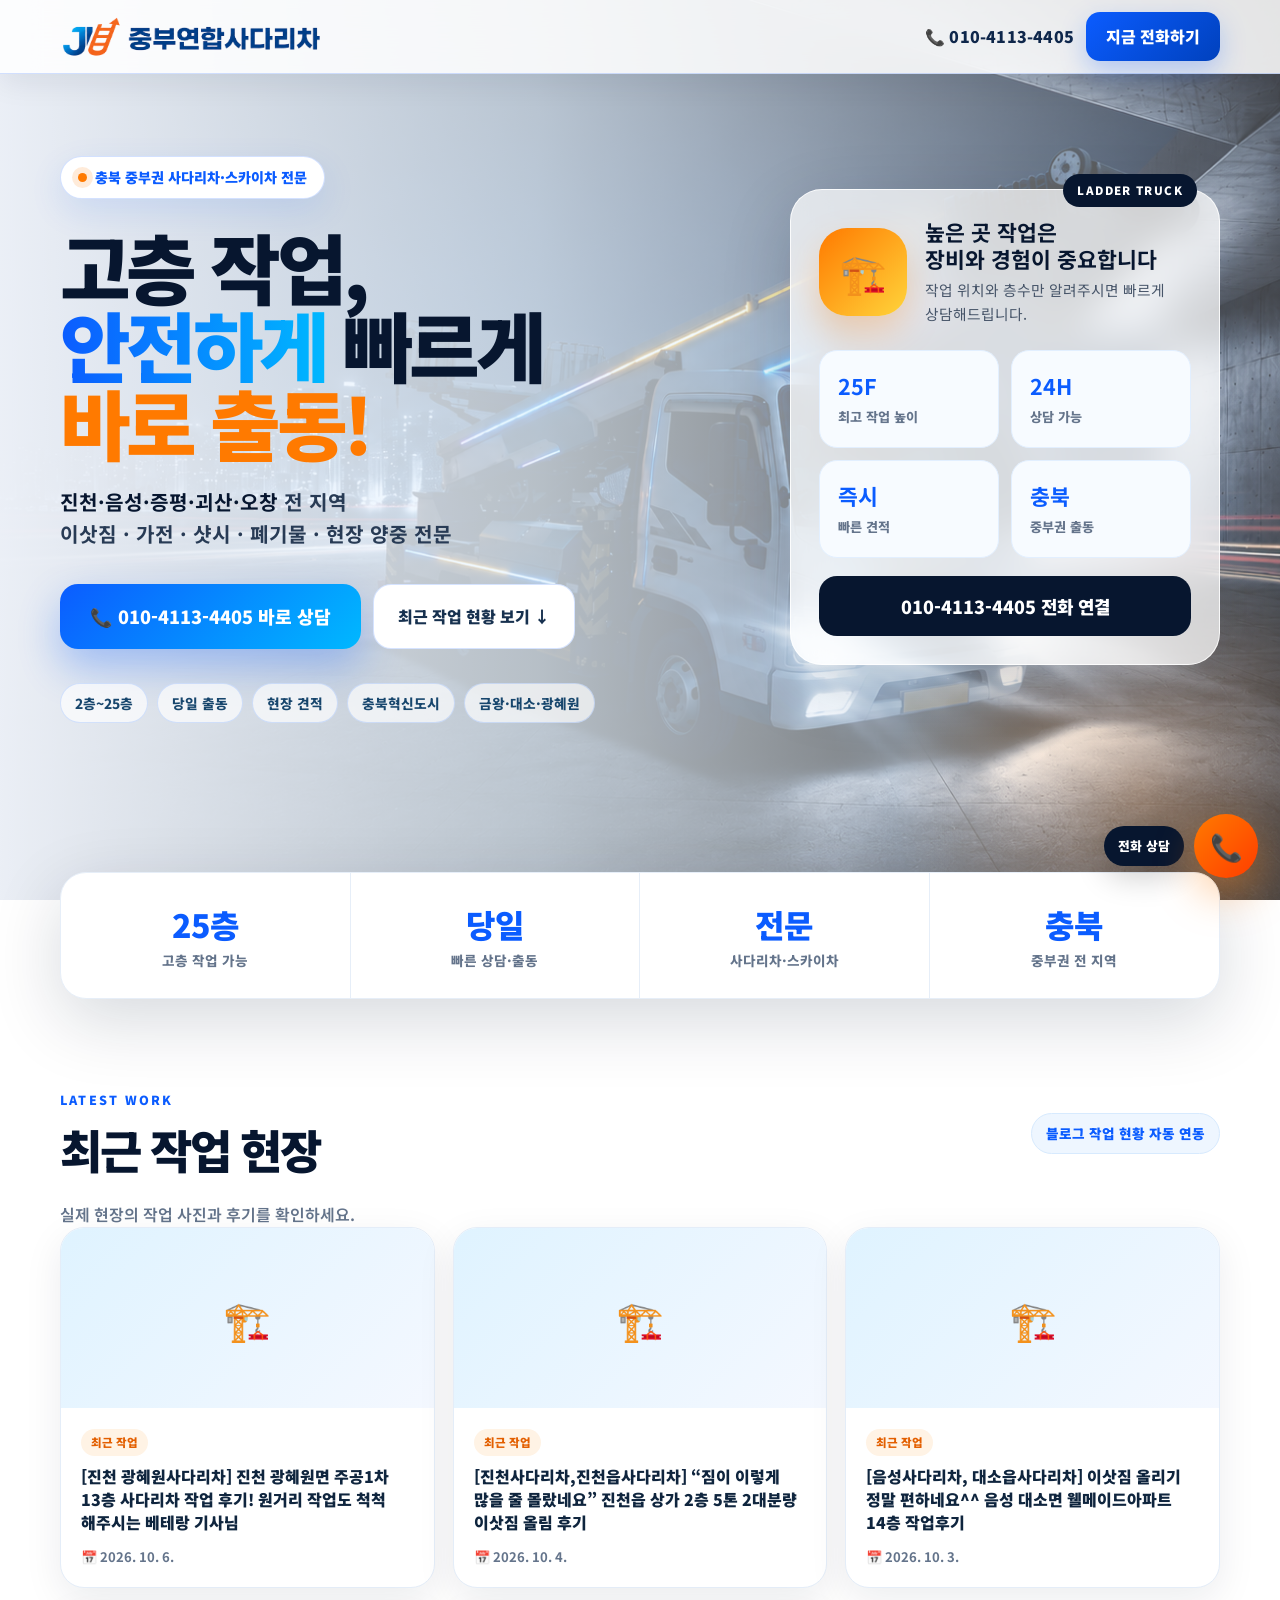
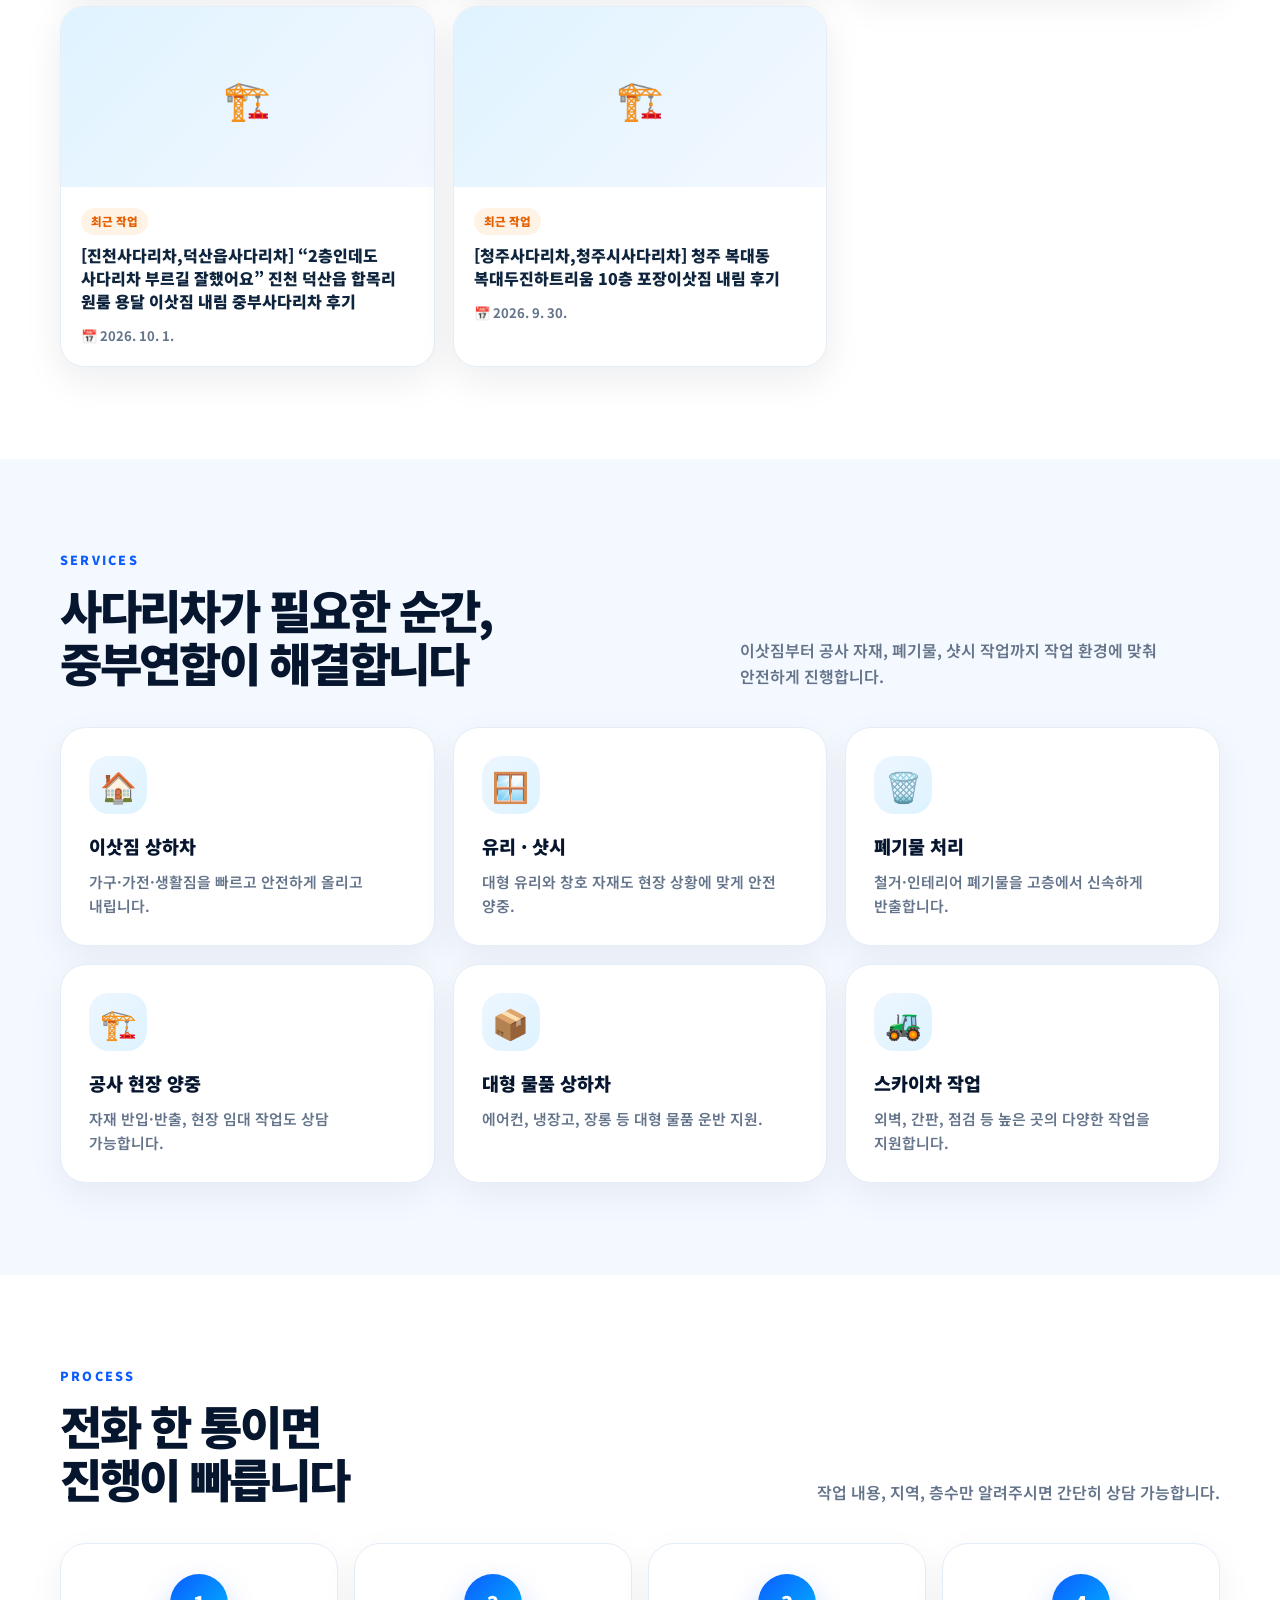
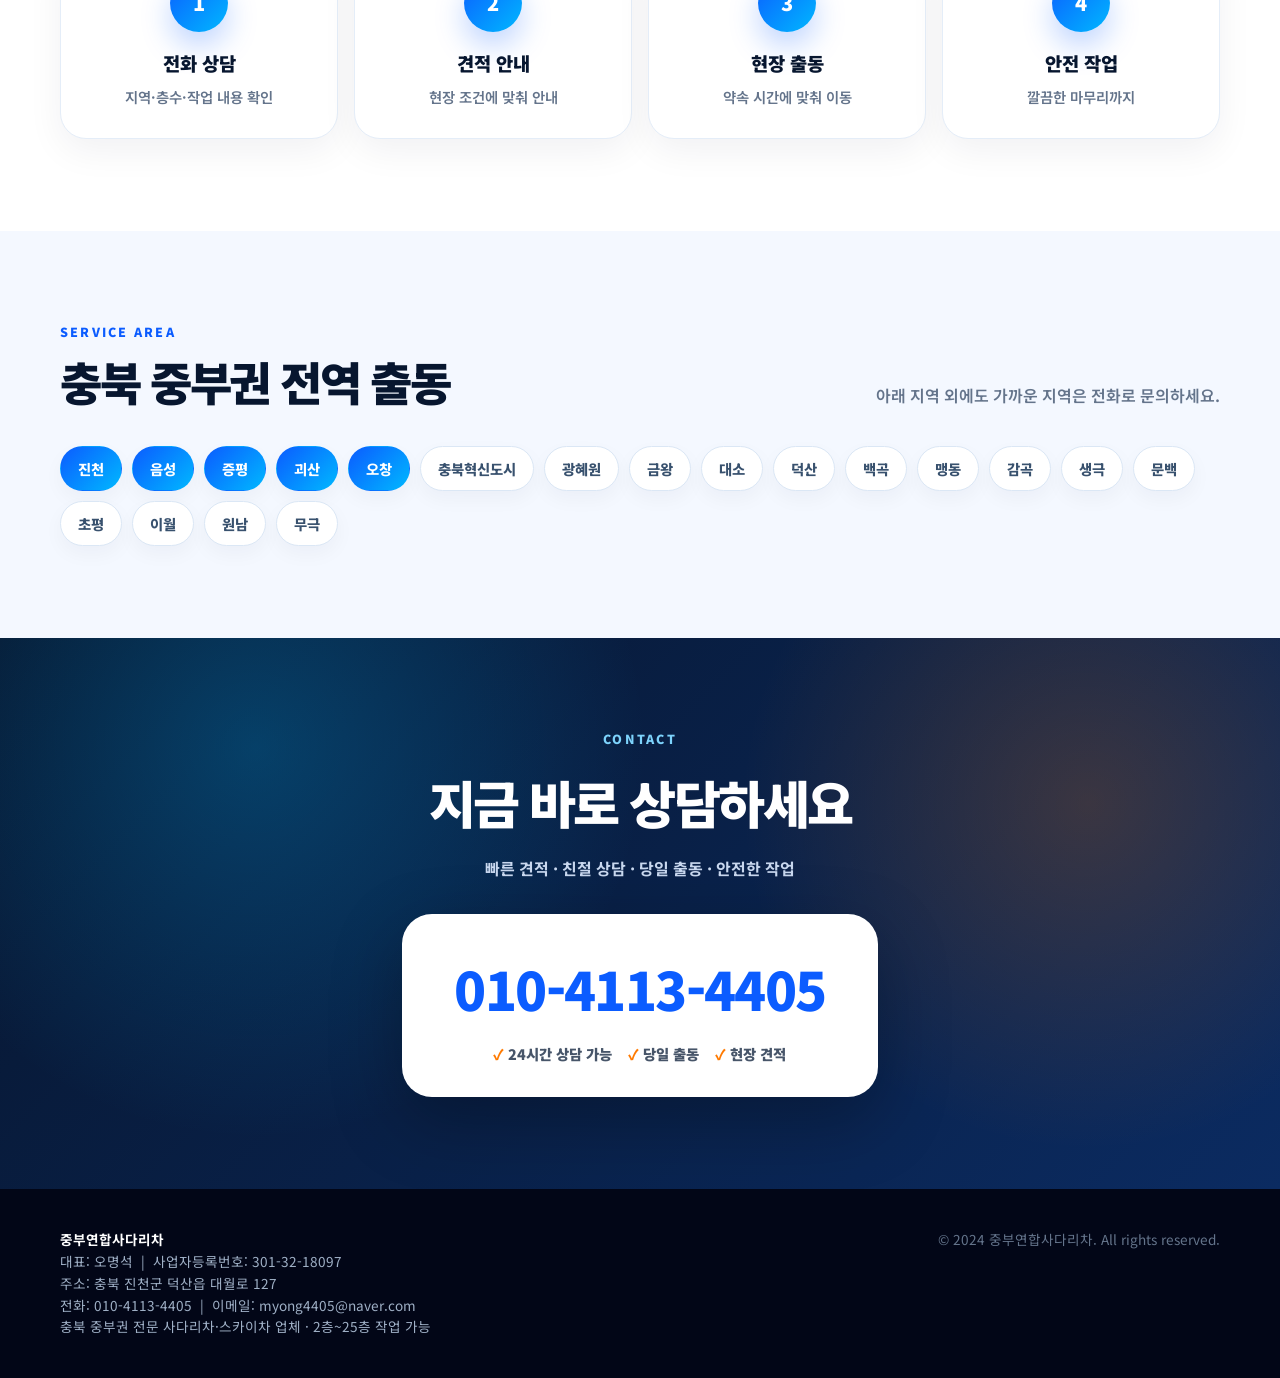
==== commit 95316615: "Use local blog posts data" ====
--- a/index.html
+++ b/index.html
@@ -133,7 +133,7 @@
 <footer><div class="wrap footer-inner"><div><strong>중부연합사다리차</strong><br>대표: 오명석 &nbsp;|&nbsp; 사업자등록번호: 301-32-18097<br>주소: 충북 진천군 덕산읍 대월로 127<br>전화: 010-4113-4405 &nbsp;|&nbsp; 이메일: myong4405@naver.com<br>충북 중부권 전문 사다리차·스카이차 업체 · 2층~25층 작업 가능</div><div class="footer-copy">© 2024 중부연합사다리차. All rights reserved.</div></div></footer>
 <div class="float-wrap"><span class="float-label">전화 상담</span><a class="float-call" href="tel:01041134405" title="전화상담">📞</a></div>
 <script>
-async function fetchPosts(){const listEl=document.getElementById('blog-list');try{const response=await fetch('https://jramjipwha.apigw.ntruss.com/test/v1/');const data=await response.json();const posts=Array.isArray(data)?data:data.body;listEl.innerHTML='';if(!posts||posts.length===0){listEl.innerHTML='<li style="color:#999;padding:20px">등록된 글이 없습니다.</li>';return;}posts.forEach(post=>{const li=document.createElement('li');const date=post.pubDate?new Date(post.pubDate).toLocaleDateString('ko-KR'):'';const thumbHtml=post.thumbnail?`<a class="blog-thumb-link" href="${post.link}" target="_blank" rel="noopener" aria-label="${post.title}"><img class="blog-thumb" src="${post.thumbnail}" alt="${post.title}" loading="lazy" onerror="this.style.display='none';this.nextElementSibling.style.display='flex'"><div class="blog-thumb-placeholder" style="display:none">🏗️</div></a>`:`<a class="blog-thumb-link" href="${post.link}" target="_blank" rel="noopener" aria-label="${post.title}"><div class="blog-thumb-placeholder">🏗️</div></a>`;li.innerHTML=`${thumbHtml}<div class="blog-body"><span class="blog-tag">최근 작업</span><a href="${post.link}" target="_blank" rel="noopener">${post.title}</a>${date?`<div class="blog-date">📅 ${date}</div>`:''}</div>`;listEl.appendChild(li);});}catch(e){listEl.innerHTML='<li style="color:#999;padding:20px">블로그 글을 불러오지 못했습니다.</li>';}}
+async function fetchPosts(){const listEl=document.getElementById('blog-list');try{const response=await fetch('./blog-posts.json');const posts=await response.json();listEl.innerHTML='';if(!posts||posts.length===0){listEl.innerHTML='<li style="color:#999;padding:20px">등록된 글이 없습니다.</li>';return;}posts.forEach(post=>{const li=document.createElement('li');const rawDate=post.pubDate||post.publishedDate;const date=rawDate?new Date(rawDate).toLocaleDateString('ko-KR'):'';const thumbHtml=post.thumbnail?`<a class="blog-thumb-link" href="${post.link}" target="_blank" rel="noopener" aria-label="${post.title}"><img class="blog-thumb" src="${post.thumbnail}" alt="${post.title}" loading="lazy" referrerpolicy="no-referrer" onerror="this.style.display='none';this.nextElementSibling.style.display='flex'"><div class="blog-thumb-placeholder" style="display:none">🏗️</div></a>`:`<a class="blog-thumb-link" href="${post.link}" target="_blank" rel="noopener" aria-label="${post.title}"><div class="blog-thumb-placeholder">🏗️</div></a>`;li.innerHTML=`${thumbHtml}<div class="blog-body"><span class="blog-tag">최근 작업</span><a href="${post.link}" target="_blank" rel="noopener">${post.title}</a>${date?`<div class="blog-date">📅 ${date}</div>`:''}</div>`;listEl.appendChild(li);});}catch(e){listEl.innerHTML='<li style="color:#999;padding:20px">블로그 글을 불러오지 못했습니다.</li>';}}
 fetchPosts();
 </script>
 </body>
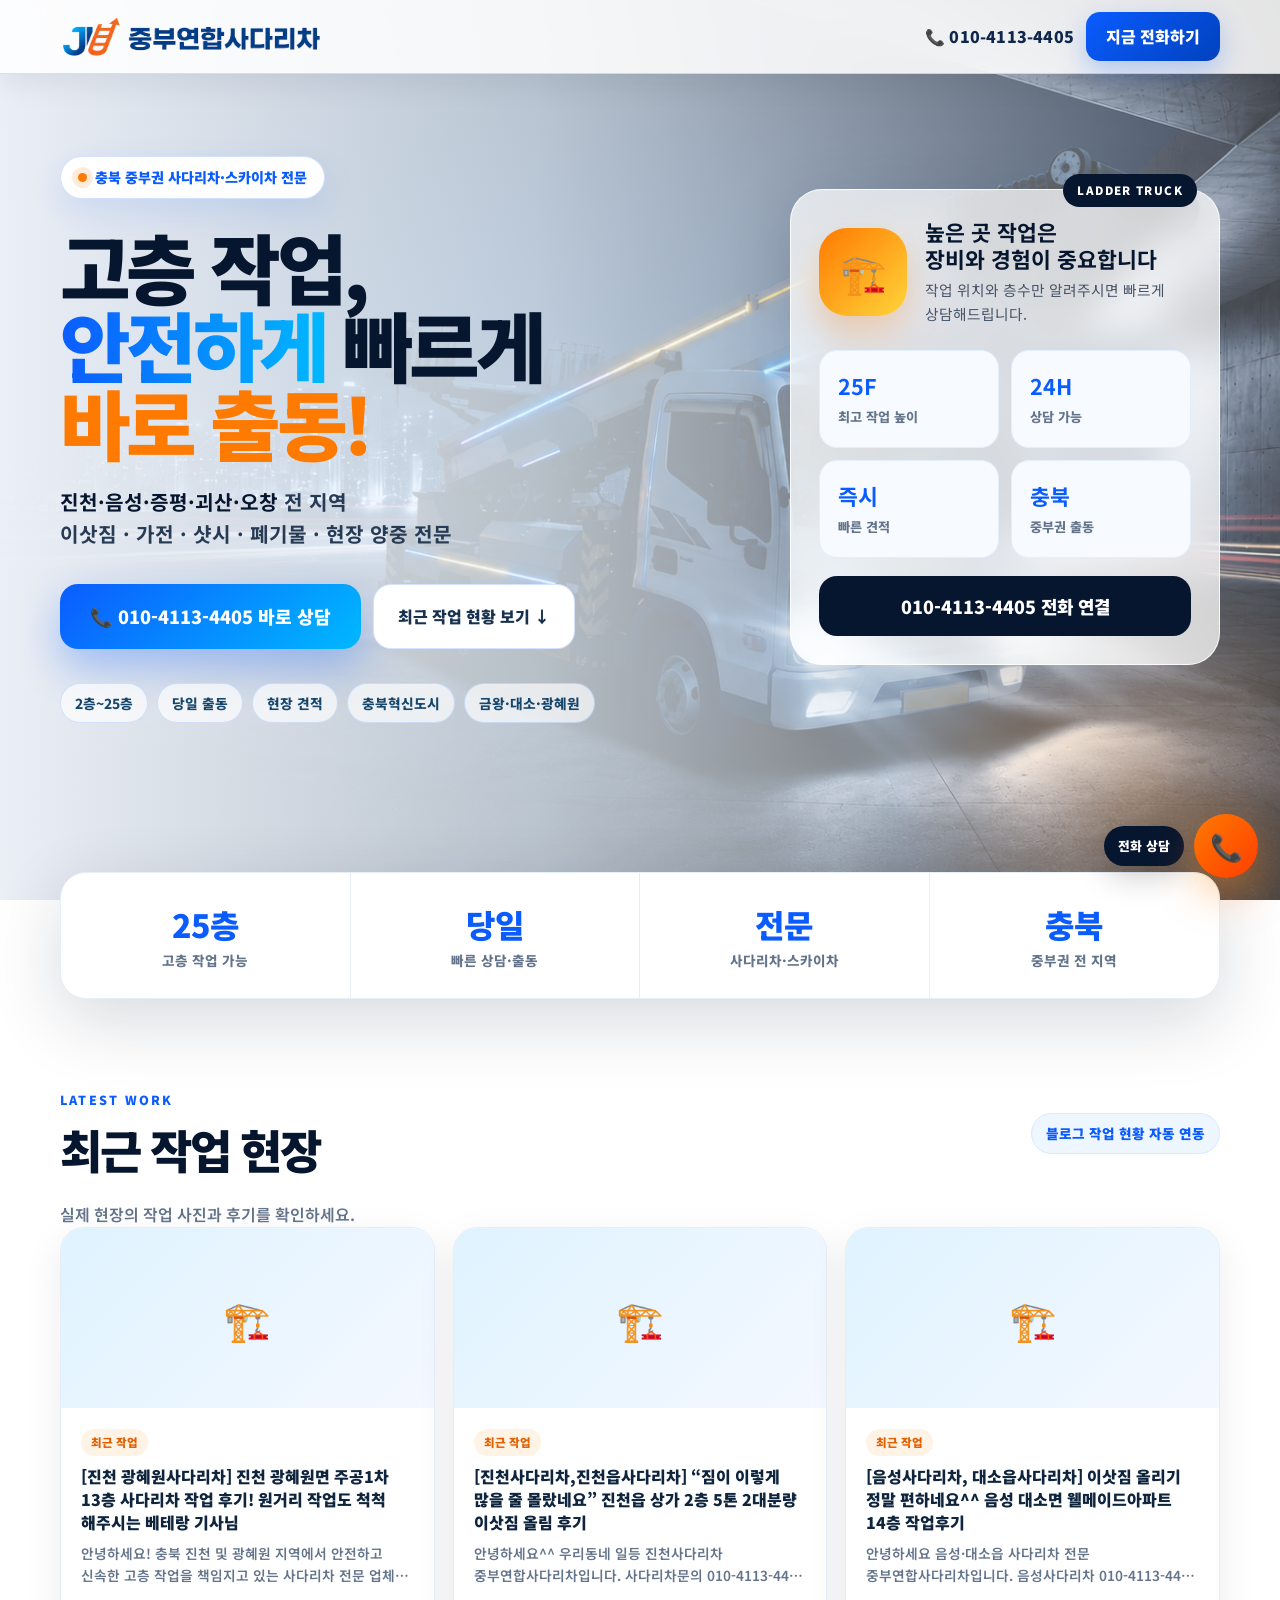
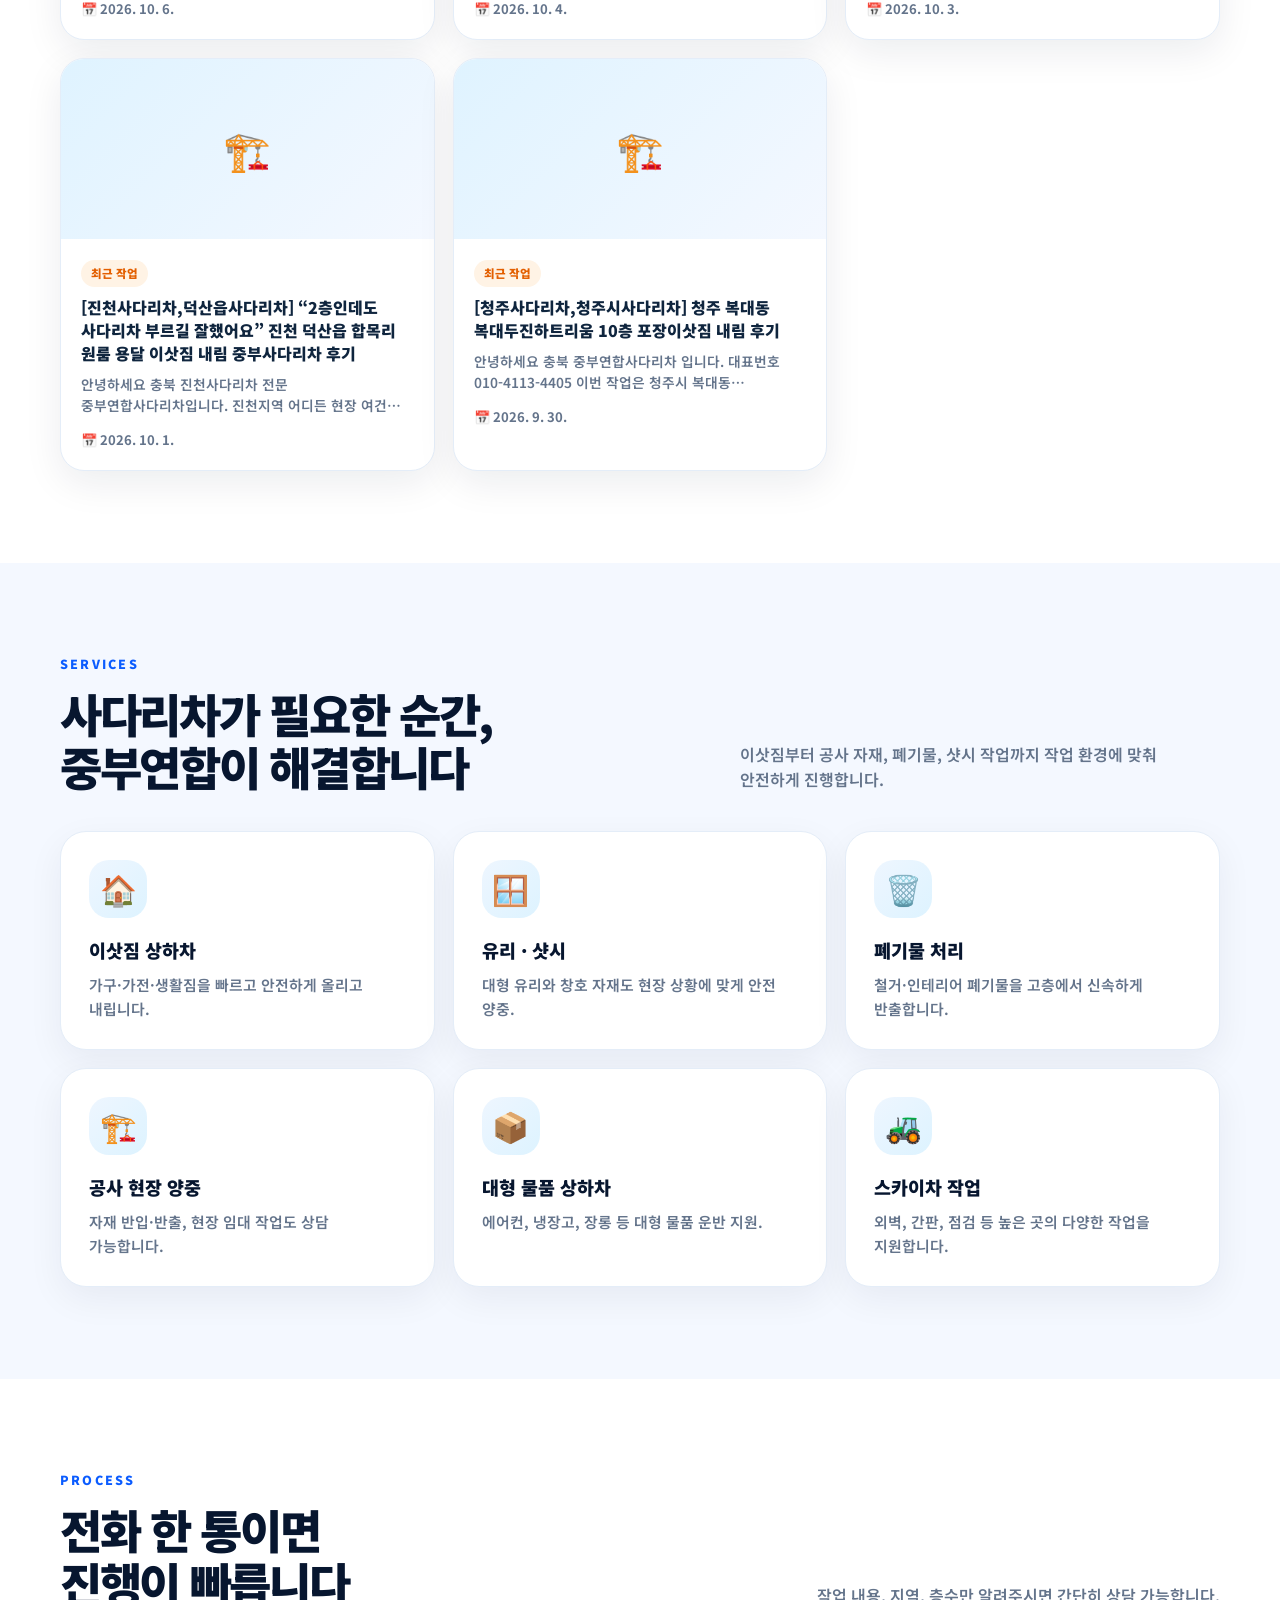
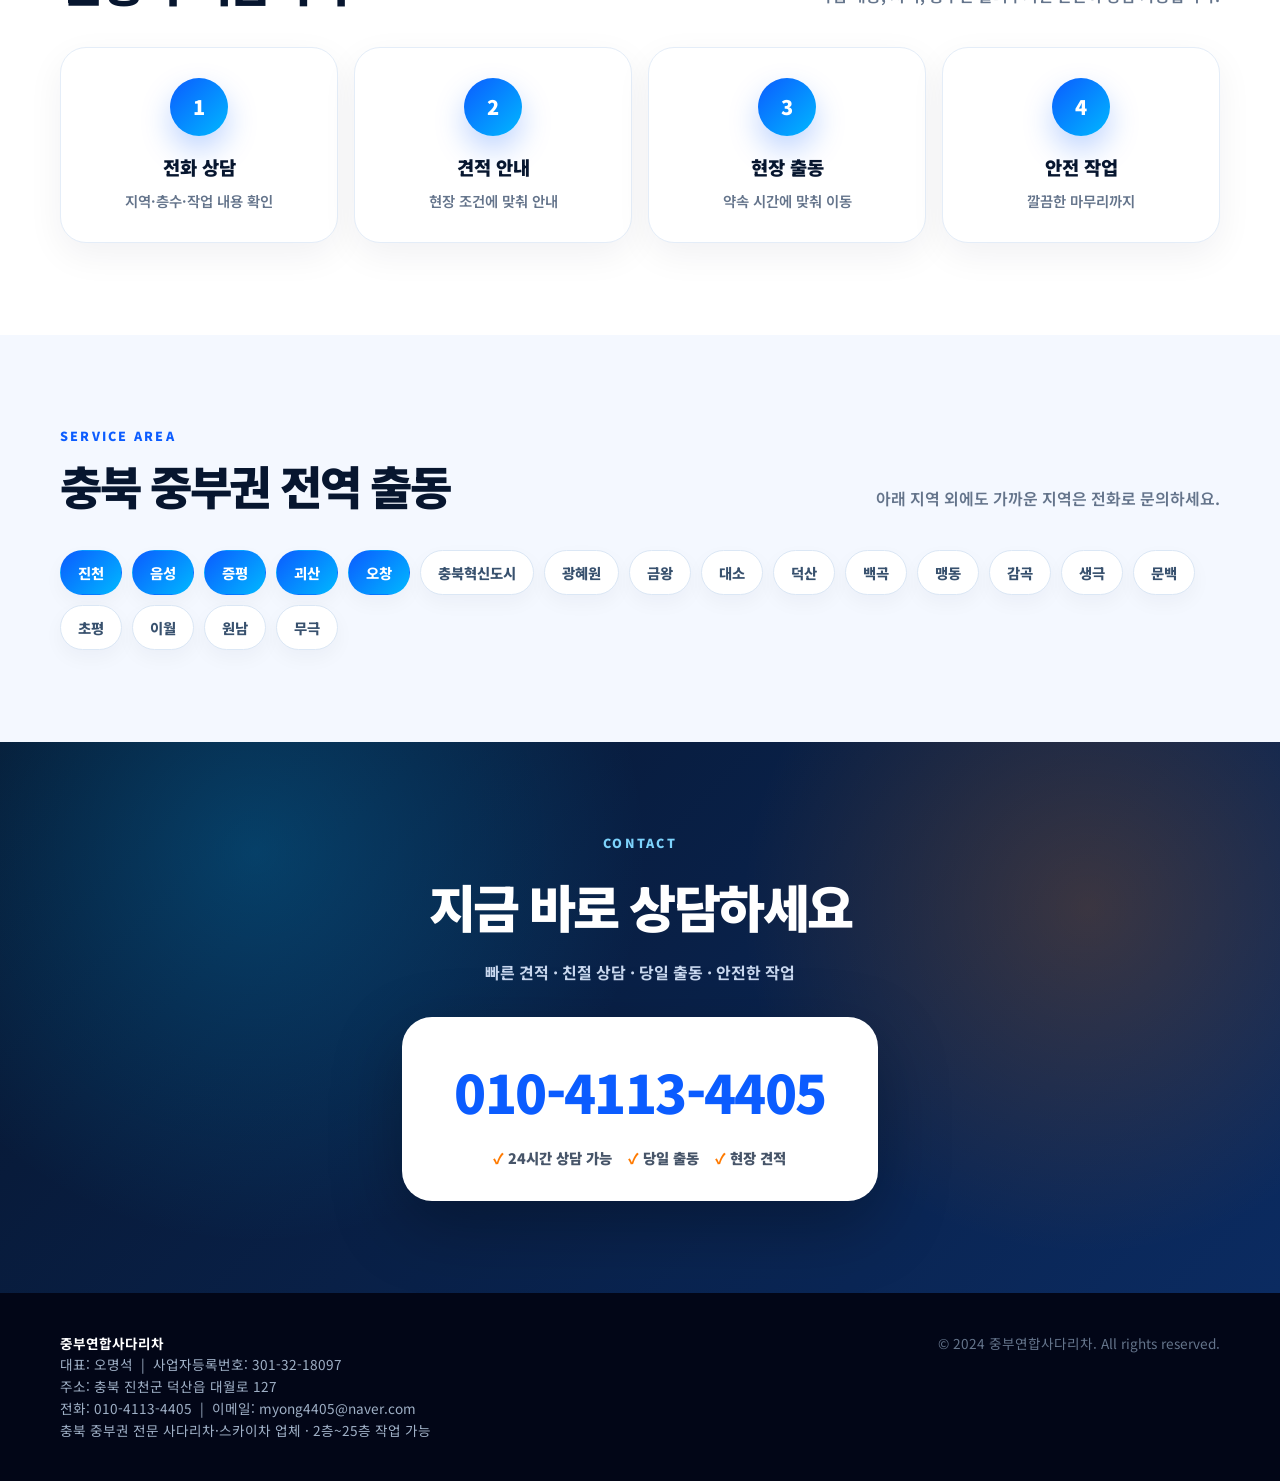
==== commit f9de1895: "Improve blog cards rendering" ====
--- a/index.html
+++ b/index.html
@@ -103,22 +103,7 @@
 }
 </script>
   
-<style>
-@import url('https://fonts.googleapis.com/css2?family=Noto+Sans+KR:wght@400;500;700;800;900&display=swap');
-:root{--blue:#0b5cff;--sky:#00b8ff;--navy:#07162f;--deep:#020617;--orange:#ff7a00;--yellow:#ffd43b;--white:#fff;--muted:#64748b;--line:#dbe7f5;--bg:#f4f8ff;--shadow:0 22px 70px rgba(5,22,50,.16)}
-*{box-sizing:border-box;margin:0;padding:0}html{scroll-behavior:smooth}body{font-family:'Noto Sans KR',sans-serif;color:#102033;background:#fff;line-height:1.6;word-break:keep-all}a{text-decoration:none;color:inherit}.wrap{width:min(1160px,92%);margin:0 auto}
-nav{position:fixed;top:0;left:0;right:0;z-index:1000;height:74px;background:rgba(255,255,255,.86);backdrop-filter:blur(18px);border-bottom:1px solid rgba(11,92,255,.18);box-shadow:0 8px 30px rgba(5,22,50,.08)}
-.nav-inner{height:100%;display:flex;align-items:center;justify-content:space-between}.nav-logo-img{height:42px;display:block}.nav-right{display:flex;align-items:center;gap:12px}.nav-tel{font-weight:900;color:#0f274b;letter-spacing:.2px}.nav-call{background:linear-gradient(135deg,var(--blue),#0041bd);color:#fff;padding:12px 20px;border-radius:14px;font-weight:900;box-shadow:0 10px 26px rgba(11,92,255,.25);transition:.22s}.nav-call:hover{transform:translateY(-2px);box-shadow:0 16px 34px rgba(11,92,255,.34)}
-.hero{min-height:100vh;position:relative;overflow:hidden;padding:132px 0 78px;background:radial-gradient(circle at 74% 20%,rgba(0,184,255,.26),transparent 28%),linear-gradient(135deg,#eaf5ff 0%,#d5efff 48%,#f9fcff 100%)}
-.hero::before{content:'';position:absolute;inset:0;background:linear-gradient(90deg,rgba(244,248,255,.96) 0%,rgba(234,245,255,.78) 42%,rgba(255,255,255,.24) 100%),url('/bg_image.png') right center/cover no-repeat;opacity:1}.hero::after{content:'';position:absolute;right:-130px;bottom:-160px;width:540px;height:540px;border-radius:50%;background:radial-gradient(circle,rgba(255,122,0,.22),transparent 65%)}
-.hero-inner{position:relative;z-index:2;display:grid;grid-template-columns:1.05fr .95fr;gap:40px;align-items:center}.hero-copy{padding-top:24px}.badge{display:inline-flex;gap:8px;align-items:center;background:#fff;border:1px solid rgba(11,92,255,.18);border-radius:999px;padding:9px 17px;font-size:.88rem;font-weight:900;color:#0b5cff;box-shadow:0 12px 35px rgba(11,92,255,.11);margin-bottom:28px}.badge i{width:9px;height:9px;border-radius:50%;background:var(--orange);box-shadow:0 0 0 6px rgba(255,122,0,.15)}
-h1{font-size:clamp(2.7rem,6vw,5.2rem);line-height:1.02;letter-spacing:-.06em;color:#07162f;font-weight:900;margin-bottom:24px}h1 .accent{display:inline-block;background:linear-gradient(90deg,var(--blue),var(--sky));-webkit-background-clip:text;background-clip:text;-webkit-text-fill-color:transparent}h1 .hot{color:var(--orange)}.hero-desc{font-size:clamp(1.05rem,1.8vw,1.26rem);font-weight:700;color:#283b55;margin-bottom:30px}.hero-desc strong{color:#07162f}.hero-cta{display:flex;gap:12px;flex-wrap:wrap;margin:34px 0}.btn-main,.btn-sub{display:inline-flex;align-items:center;justify-content:center;gap:8px;border-radius:18px;font-weight:900;transition:.22s}.btn-main{background:linear-gradient(135deg,var(--blue),var(--sky));color:#fff;padding:18px 30px;font-size:1.13rem;box-shadow:0 18px 42px rgba(11,92,255,.31)}.btn-sub{background:#fff;color:#17314f;border:1px solid rgba(11,92,255,.17);padding:18px 24px}.btn-main:hover,.btn-sub:hover{transform:translateY(-3px)}.chips{display:flex;flex-wrap:wrap;gap:9px}.chip{padding:8px 14px;border-radius:999px;background:rgba(255,255,255,.68);border:1px solid rgba(11,92,255,.15);color:#17466d;font-size:.86rem;font-weight:800}.hero-card{justify-self:end;width:min(430px,100%);background:rgba(255,255,255,.72);backdrop-filter:blur(18px);border:1px solid rgba(255,255,255,.85);border-radius:32px;padding:28px;box-shadow:var(--shadow);position:relative}.hero-card::before{content:'LADDER TRUCK';position:absolute;right:22px;top:-16px;background:#07162f;color:#fff;border-radius:999px;padding:7px 14px;font-size:.72rem;font-weight:900;letter-spacing:.12em}.emergency{display:grid;grid-template-columns:88px 1fr;gap:18px;align-items:center}.circle{height:88px;border-radius:28px;background:linear-gradient(135deg,var(--orange),var(--yellow));display:flex;align-items:center;justify-content:center;font-size:2.4rem;box-shadow:0 16px 34px rgba(255,122,0,.26)}.emergency h2{font-size:1.35rem;color:#07162f;line-height:1.25}.emergency p{margin-top:6px;color:#475569;font-size:.92rem}.quick{margin-top:24px;display:grid;grid-template-columns:repeat(2,1fr);gap:12px}.quick div{background:#f7fbff;border:1px solid #e2efff;border-radius:18px;padding:18px}.quick b{display:block;font-size:1.35rem;color:#0b5cff}.quick span{font-size:.82rem;color:#64748b;font-weight:800}.mini-call{display:block;margin-top:18px;text-align:center;background:#07162f;color:#fff;border-radius:18px;padding:16px;font-size:1.12rem;font-weight:900}.trust{position:relative;z-index:3;margin-top:-28px}.trust-grid{display:grid;grid-template-columns:repeat(4,1fr);background:#fff;border-radius:26px;box-shadow:var(--shadow);overflow:hidden;border:1px solid #e6eef8}.trust-item{padding:26px 16px;text-align:center;border-right:1px solid #e6eef8}.trust-item:last-child{border-right:0}.trust-num{font-size:2rem;font-weight:900;color:#0b5cff}.trust-label{font-size:.85rem;color:#64748b;font-weight:800}
-section{padding:92px 0}.eyebrow{font-size:.78rem;color:#0b5cff;font-weight:900;letter-spacing:.18em;text-transform:uppercase;margin-bottom:12px}.sec-head{display:flex;justify-content:space-between;gap:30px;align-items:end;margin-bottom:38px}.sec-title{font-size:clamp(1.9rem,3.6vw,3rem);line-height:1.15;letter-spacing:-.05em;font-weight:900;color:#07162f}.sec-desc{color:#64748b;font-weight:600;max-width:480px}.blog{background:#fff}.blog-top{display:flex;align-items:center;justify-content:space-between;gap:20px;margin-bottom:26px}.blog-note{background:#eef6ff;border:1px solid #d7eafe;border-radius:999px;padding:9px 14px;color:#0b5cff;font-size:.85rem;font-weight:900}#blog-list{list-style:none;display:grid;grid-template-columns:repeat(3,1fr);gap:18px}#blog-list li{background:#fff;border:1px solid #e4edf8;border-radius:24px;overflow:hidden;box-shadow:0 12px 38px rgba(5,22,50,.08);transition:.22s}#blog-list li:hover{transform:translateY(-6px);box-shadow:0 22px 55px rgba(5,22,50,.13)}.blog-thumb,.blog-thumb-placeholder{width:100%;height:180px;object-fit:cover;display:flex;align-items:center;justify-content:center;background:linear-gradient(135deg,#dff3ff,#f4f8ff);font-size:2.4rem}.blog-thumb-link{display:block;width:100%;height:180px;overflow:hidden}.blog-body{padding:20px}.blog-tag{display:inline-block;background:#fff3e5;color:#e35f00;border-radius:999px;padding:4px 10px;font-size:.72rem;font-weight:900;margin-bottom:9px}#blog-list a{font-size:1rem;font-weight:900;color:#0f253e;line-height:1.45;display:block}.blog-date{font-size:.82rem;color:#64748b;margin-top:12px;font-weight:700}.services,.area{background:var(--bg)}.svc-grid,.why-grid{display:grid;grid-template-columns:repeat(3,1fr);gap:18px}.svc-card,.why-card{background:#fff;border:1px solid #e4edf8;border-radius:26px;padding:28px;box-shadow:0 12px 36px rgba(5,22,50,.06);transition:.22s}.svc-card:hover,.why-card:hover{transform:translateY(-6px);border-color:rgba(11,92,255,.35);box-shadow:0 24px 55px rgba(5,22,50,.12)}.svc-icon,.why-icon{width:58px;height:58px;border-radius:20px;display:flex;align-items:center;justify-content:center;background:linear-gradient(135deg,#eef6ff,#ddf3ff);font-size:1.85rem;margin-bottom:18px}.svc-card h3,.why-card h3{font-size:1.15rem;font-weight:900;color:#07162f;margin-bottom:8px}.svc-card p,.why-card p{font-size:.93rem;color:#64748b;font-weight:600}.process-steps{display:grid;grid-template-columns:repeat(4,1fr);gap:16px}.step{position:relative;background:#fff;border:1px solid #e4edf8;border-radius:26px;padding:30px 22px;text-align:center;box-shadow:0 12px 36px rgba(5,22,50,.06)}.step-num{width:58px;height:58px;border-radius:50%;display:flex;align-items:center;justify-content:center;margin:0 auto 16px;background:linear-gradient(135deg,var(--blue),var(--sky));color:#fff;font-weight:900;font-size:1.25rem;box-shadow:0 14px 30px rgba(11,92,255,.26)}.step h3{font-weight:900;color:#07162f}.step p{margin-top:7px;color:#64748b;font-size:.9rem;font-weight:600}.area-tags{display:flex;flex-wrap:wrap;gap:10px}.area-tag{background:#fff;border:1px solid #dbe7f5;border-radius:999px;padding:10px 17px;font-size:.9rem;color:#38516e;font-weight:800;box-shadow:0 8px 20px rgba(5,22,50,.04)}.area-tag.main{background:linear-gradient(135deg,var(--blue),var(--sky));color:#fff;border-color:transparent}.cta{position:relative;overflow:hidden;background:linear-gradient(135deg,#07162f,#0b2b61);color:#fff;text-align:center}.cta::before{content:'';position:absolute;inset:0;background:radial-gradient(circle at 20% 20%,rgba(0,184,255,.24),transparent 35%),radial-gradient(circle at 85% 30%,rgba(255,122,0,.2),transparent 30%)}.cta .wrap{position:relative;z-index:2}.cta h2{font-size:clamp(2rem,4vw,3.7rem);font-weight:900;letter-spacing:-.05em}.cta p{margin:12px 0 32px;color:#c9d8ef;font-weight:700}.cta-box{display:inline-flex;flex-direction:column;align-items:center;background:#fff;color:#07162f;border-radius:30px;padding:32px 52px;box-shadow:0 24px 70px rgba(0,0,0,.28)}.cta-tel{font-size:clamp(2.2rem,5vw,3.3rem);font-weight:900;color:#0b5cff;letter-spacing:-.03em}.cta-info{display:flex;gap:16px;flex-wrap:wrap;justify-content:center;margin-top:12px}.cta-info span{font-size:.9rem;color:#475569;font-weight:900}.cta-info span::before{content:'✓ ';color:var(--orange)}footer{background:#020617;color:#9fb0c6;padding:40px 0;font-size:.85rem}.footer-inner{display:flex;justify-content:space-between;gap:26px;flex-wrap:wrap}footer strong{color:#fff}.footer-copy{color:#64748b}.float-wrap{position:fixed;right:22px;bottom:22px;z-index:1000;display:flex;align-items:center;gap:10px}.float-label{background:#07162f;color:#fff;border-radius:999px;padding:10px 14px;font-size:.8rem;font-weight:900;box-shadow:0 12px 30px rgba(0,0,0,.18)}.float-call{width:64px;height:64px;border-radius:50%;display:flex;align-items:center;justify-content:center;background:linear-gradient(135deg,var(--orange),#ff3d00);font-size:1.65rem;color:#fff;box-shadow:0 18px 42px rgba(255,122,0,.36);animation:pulse 1.8s infinite}@keyframes pulse{0%,100%{transform:scale(1)}50%{transform:scale(1.06)}}
-@media(max-width:900px){.hero-inner{grid-template-columns:1fr}.hero-card{justify-self:start}.trust-grid{grid-template-columns:repeat(2,1fr)}.trust-item:nth-child(2){border-right:0}.trust-item:nth-child(-n+2){border-bottom:1px solid #e6eef8}.svc-grid,.why-grid,#blog-list{grid-template-columns:1fr 1fr}.process-steps{grid-template-columns:1fr 1fr}.sec-head{display:block}.sec-desc{margin-top:12px}}
-@media(max-width:640px){nav{height:64px}.nav-logo-img{height:31px}.nav-tel{display:none}.nav-call{padding:9px 12px;border-radius:11px;font-size:.82rem}.hero{padding-top:104px;min-height:auto}.hero::before{background:linear-gradient(180deg,rgba(244,248,255,.94),rgba(234,245,255,.86)),url('/bg_image.png') center/cover no-repeat}.hero-card{display:none}.btn-main,.btn-sub{width:100%;padding:16px 18px}.trust{margin-top:0}.trust-grid{border-radius:0;width:100%}.wrap{width:92%}section{padding:68px 0}.svc-grid,.why-grid,#blog-list,.process-steps{grid-template-columns:1fr}.blog-thumb,.blog-thumb-placeholder,.blog-thumb-link{height:210px}.cta-box{width:100%;padding:26px 20px}.float-label{display:none}.float-call{width:58px;height:58px}.footer-inner{display:block}}
-
-
-</style>
+<link rel="stylesheet" href="style.css">
 </head>
 <body>
 <nav><div class="wrap nav-inner"><a class="nav-logo" href="/"><img src="/jh_logo.png" alt="중부연합 사다리차" class="nav-logo-img"></a><div class="nav-right"><span class="nav-tel">📞 010-4113-4405</span><a class="nav-call" href="tel:01041134405">지금 전화하기</a></div></div></nav>
@@ -132,9 +117,6 @@
 
 <footer><div class="wrap footer-inner"><div><strong>중부연합사다리차</strong><br>대표: 오명석 &nbsp;|&nbsp; 사업자등록번호: 301-32-18097<br>주소: 충북 진천군 덕산읍 대월로 127<br>전화: 010-4113-4405 &nbsp;|&nbsp; 이메일: myong4405@naver.com<br>충북 중부권 전문 사다리차·스카이차 업체 · 2층~25층 작업 가능</div><div class="footer-copy">© 2024 중부연합사다리차. All rights reserved.</div></div></footer>
 <div class="float-wrap"><span class="float-label">전화 상담</span><a class="float-call" href="tel:01041134405" title="전화상담">📞</a></div>
-<script>
-async function fetchPosts(){const listEl=document.getElementById('blog-list');try{const response=await fetch('./blog-posts.json');const posts=await response.json();listEl.innerHTML='';if(!posts||posts.length===0){listEl.innerHTML='<li style="color:#999;padding:20px">등록된 글이 없습니다.</li>';return;}posts.forEach(post=>{const li=document.createElement('li');const rawDate=post.pubDate||post.publishedDate;const date=rawDate?new Date(rawDate).toLocaleDateString('ko-KR'):'';const thumbHtml=post.thumbnail?`<a class="blog-thumb-link" href="${post.link}" target="_blank" rel="noopener" aria-label="${post.title}"><img class="blog-thumb" src="${post.thumbnail}" alt="${post.title}" loading="lazy" referrerpolicy="no-referrer" onerror="this.style.display='none';this.nextElementSibling.style.display='flex'"><div class="blog-thumb-placeholder" style="display:none">🏗️</div></a>`:`<a class="blog-thumb-link" href="${post.link}" target="_blank" rel="noopener" aria-label="${post.title}"><div class="blog-thumb-placeholder">🏗️</div></a>`;li.innerHTML=`${thumbHtml}<div class="blog-body"><span class="blog-tag">최근 작업</span><a href="${post.link}" target="_blank" rel="noopener">${post.title}</a>${date?`<div class="blog-date">📅 ${date}</div>`:''}</div>`;listEl.appendChild(li);});}catch(e){listEl.innerHTML='<li style="color:#999;padding:20px">블로그 글을 불러오지 못했습니다.</li>';}}
-fetchPosts();
-</script>
+<script src="script.js" defer></script>
 </body>
 </html>
--- a/style.css
+++ b/style.css
@@ -0,0 +1,17 @@
+@import url('https://fonts.googleapis.com/css2?family=Noto+Sans+KR:wght@400;500;700;800;900&display=swap');
+:root{--blue:#0b5cff;--sky:#00b8ff;--navy:#07162f;--deep:#020617;--orange:#ff7a00;--yellow:#ffd43b;--white:#fff;--muted:#64748b;--line:#dbe7f5;--bg:#f4f8ff;--shadow:0 22px 70px rgba(5,22,50,.16)}
+*{box-sizing:border-box;margin:0;padding:0}html{scroll-behavior:smooth}body{font-family:'Noto Sans KR',sans-serif;color:#102033;background:#fff;line-height:1.6;word-break:keep-all}a{text-decoration:none;color:inherit}.wrap{width:min(1160px,92%);margin:0 auto}
+nav{position:fixed;top:0;left:0;right:0;z-index:1000;height:74px;background:rgba(255,255,255,.86);backdrop-filter:blur(18px);border-bottom:1px solid rgba(11,92,255,.18);box-shadow:0 8px 30px rgba(5,22,50,.08)}
+.nav-inner{height:100%;display:flex;align-items:center;justify-content:space-between}.nav-logo-img{height:42px;display:block}.nav-right{display:flex;align-items:center;gap:12px}.nav-tel{font-weight:900;color:#0f274b;letter-spacing:.2px}.nav-call{background:linear-gradient(135deg,var(--blue),#0041bd);color:#fff;padding:12px 20px;border-radius:14px;font-weight:900;box-shadow:0 10px 26px rgba(11,92,255,.25);transition:.22s}.nav-call:hover{transform:translateY(-2px);box-shadow:0 16px 34px rgba(11,92,255,.34)}
+.hero{min-height:100vh;position:relative;overflow:hidden;padding:132px 0 78px;background:radial-gradient(circle at 74% 20%,rgba(0,184,255,.26),transparent 28%),linear-gradient(135deg,#eaf5ff 0%,#d5efff 48%,#f9fcff 100%)}
+.hero::before{content:'';position:absolute;inset:0;background:linear-gradient(90deg,rgba(244,248,255,.96) 0%,rgba(234,245,255,.78) 42%,rgba(255,255,255,.24) 100%),url('/bg_image.png') right center/cover no-repeat;opacity:1}.hero::after{content:'';position:absolute;right:-130px;bottom:-160px;width:540px;height:540px;border-radius:50%;background:radial-gradient(circle,rgba(255,122,0,.22),transparent 65%)}
+.hero-inner{position:relative;z-index:2;display:grid;grid-template-columns:1.05fr .95fr;gap:40px;align-items:center}.hero-copy{padding-top:24px}.badge{display:inline-flex;gap:8px;align-items:center;background:#fff;border:1px solid rgba(11,92,255,.18);border-radius:999px;padding:9px 17px;font-size:.88rem;font-weight:900;color:#0b5cff;box-shadow:0 12px 35px rgba(11,92,255,.11);margin-bottom:28px}.badge i{width:9px;height:9px;border-radius:50%;background:var(--orange);box-shadow:0 0 0 6px rgba(255,122,0,.15)}
+h1{font-size:clamp(2.7rem,6vw,5.2rem);line-height:1.02;letter-spacing:-.06em;color:#07162f;font-weight:900;margin-bottom:24px}h1 .accent{display:inline-block;background:linear-gradient(90deg,var(--blue),var(--sky));-webkit-background-clip:text;background-clip:text;-webkit-text-fill-color:transparent}h1 .hot{color:var(--orange)}.hero-desc{font-size:clamp(1.05rem,1.8vw,1.26rem);font-weight:700;color:#283b55;margin-bottom:30px}.hero-desc strong{color:#07162f}.hero-cta{display:flex;gap:12px;flex-wrap:wrap;margin:34px 0}.btn-main,.btn-sub{display:inline-flex;align-items:center;justify-content:center;gap:8px;border-radius:18px;font-weight:900;transition:.22s}.btn-main{background:linear-gradient(135deg,var(--blue),var(--sky));color:#fff;padding:18px 30px;font-size:1.13rem;box-shadow:0 18px 42px rgba(11,92,255,.31)}.btn-sub{background:#fff;color:#17314f;border:1px solid rgba(11,92,255,.17);padding:18px 24px}.btn-main:hover,.btn-sub:hover{transform:translateY(-3px)}.chips{display:flex;flex-wrap:wrap;gap:9px}.chip{padding:8px 14px;border-radius:999px;background:rgba(255,255,255,.68);border:1px solid rgba(11,92,255,.15);color:#17466d;font-size:.86rem;font-weight:800}.hero-card{justify-self:end;width:min(430px,100%);background:rgba(255,255,255,.72);backdrop-filter:blur(18px);border:1px solid rgba(255,255,255,.85);border-radius:32px;padding:28px;box-shadow:var(--shadow);position:relative}.hero-card::before{content:'LADDER TRUCK';position:absolute;right:22px;top:-16px;background:#07162f;color:#fff;border-radius:999px;padding:7px 14px;font-size:.72rem;font-weight:900;letter-spacing:.12em}.emergency{display:grid;grid-template-columns:88px 1fr;gap:18px;align-items:center}.circle{height:88px;border-radius:28px;background:linear-gradient(135deg,var(--orange),var(--yellow));display:flex;align-items:center;justify-content:center;font-size:2.4rem;box-shadow:0 16px 34px rgba(255,122,0,.26)}.emergency h2{font-size:1.35rem;color:#07162f;line-height:1.25}.emergency p{margin-top:6px;color:#475569;font-size:.92rem}.quick{margin-top:24px;display:grid;grid-template-columns:repeat(2,1fr);gap:12px}.quick div{background:#f7fbff;border:1px solid #e2efff;border-radius:18px;padding:18px}.quick b{display:block;font-size:1.35rem;color:#0b5cff}.quick span{font-size:.82rem;color:#64748b;font-weight:800}.mini-call{display:block;margin-top:18px;text-align:center;background:#07162f;color:#fff;border-radius:18px;padding:16px;font-size:1.12rem;font-weight:900}.trust{position:relative;z-index:3;margin-top:-28px}.trust-grid{display:grid;grid-template-columns:repeat(4,1fr);background:#fff;border-radius:26px;box-shadow:var(--shadow);overflow:hidden;border:1px solid #e6eef8}.trust-item{padding:26px 16px;text-align:center;border-right:1px solid #e6eef8}.trust-item:last-child{border-right:0}.trust-num{font-size:2rem;font-weight:900;color:#0b5cff}.trust-label{font-size:.85rem;color:#64748b;font-weight:800}
+section{padding:92px 0}.eyebrow{font-size:.78rem;color:#0b5cff;font-weight:900;letter-spacing:.18em;text-transform:uppercase;margin-bottom:12px}.sec-head{display:flex;justify-content:space-between;gap:30px;align-items:end;margin-bottom:38px}.sec-title{font-size:clamp(1.9rem,3.6vw,3rem);line-height:1.15;letter-spacing:-.05em;font-weight:900;color:#07162f}.sec-desc{color:#64748b;font-weight:600;max-width:480px}.blog{background:#fff}.blog-top{display:flex;align-items:center;justify-content:space-between;gap:20px;margin-bottom:26px}.blog-note{background:#eef6ff;border:1px solid #d7eafe;border-radius:999px;padding:9px 14px;color:#0b5cff;font-size:.85rem;font-weight:900}#blog-list{list-style:none;display:grid;grid-template-columns:repeat(3,1fr);gap:18px}#blog-list li{background:#fff;border:1px solid #e4edf8;border-radius:24px;overflow:hidden;box-shadow:0 12px 38px rgba(5,22,50,.08);transition:.22s}#blog-list li:hover{transform:translateY(-6px);box-shadow:0 22px 55px rgba(5,22,50,.13)}.blog-thumb,.blog-thumb-placeholder{width:100%;height:180px;object-fit:cover;display:flex;align-items:center;justify-content:center;background:linear-gradient(135deg,#dff3ff,#f4f8ff);font-size:2.4rem}.blog-thumb-link{display:block;width:100%;height:180px;overflow:hidden}.blog-body{padding:20px}.blog-tag{display:inline-block;background:#fff3e5;color:#e35f00;border-radius:999px;padding:4px 10px;font-size:.72rem;font-weight:900;margin-bottom:9px}#blog-list a{font-size:1rem;font-weight:900;color:#0f253e;line-height:1.45;display:block}.blog-date{font-size:.82rem;color:#64748b;margin-top:12px;font-weight:700}.services,.area{background:var(--bg)}.svc-grid,.why-grid{display:grid;grid-template-columns:repeat(3,1fr);gap:18px}.svc-card,.why-card{background:#fff;border:1px solid #e4edf8;border-radius:26px;padding:28px;box-shadow:0 12px 36px rgba(5,22,50,.06);transition:.22s}.svc-card:hover,.why-card:hover{transform:translateY(-6px);border-color:rgba(11,92,255,.35);box-shadow:0 24px 55px rgba(5,22,50,.12)}.svc-icon,.why-icon{width:58px;height:58px;border-radius:20px;display:flex;align-items:center;justify-content:center;background:linear-gradient(135deg,#eef6ff,#ddf3ff);font-size:1.85rem;margin-bottom:18px}.svc-card h3,.why-card h3{font-size:1.15rem;font-weight:900;color:#07162f;margin-bottom:8px}.svc-card p,.why-card p{font-size:.93rem;color:#64748b;font-weight:600}.process-steps{display:grid;grid-template-columns:repeat(4,1fr);gap:16px}.step{position:relative;background:#fff;border:1px solid #e4edf8;border-radius:26px;padding:30px 22px;text-align:center;box-shadow:0 12px 36px rgba(5,22,50,.06)}.step-num{width:58px;height:58px;border-radius:50%;display:flex;align-items:center;justify-content:center;margin:0 auto 16px;background:linear-gradient(135deg,var(--blue),var(--sky));color:#fff;font-weight:900;font-size:1.25rem;box-shadow:0 14px 30px rgba(11,92,255,.26)}.step h3{font-weight:900;color:#07162f}.step p{margin-top:7px;color:#64748b;font-size:.9rem;font-weight:600}.area-tags{display:flex;flex-wrap:wrap;gap:10px}.area-tag{background:#fff;border:1px solid #dbe7f5;border-radius:999px;padding:10px 17px;font-size:.9rem;color:#38516e;font-weight:800;box-shadow:0 8px 20px rgba(5,22,50,.04)}.area-tag.main{background:linear-gradient(135deg,var(--blue),var(--sky));color:#fff;border-color:transparent}.cta{position:relative;overflow:hidden;background:linear-gradient(135deg,#07162f,#0b2b61);color:#fff;text-align:center}.cta::before{content:'';position:absolute;inset:0;background:radial-gradient(circle at 20% 20%,rgba(0,184,255,.24),transparent 35%),radial-gradient(circle at 85% 30%,rgba(255,122,0,.2),transparent 30%)}.cta .wrap{position:relative;z-index:2}.cta h2{font-size:clamp(2rem,4vw,3.7rem);font-weight:900;letter-spacing:-.05em}.cta p{margin:12px 0 32px;color:#c9d8ef;font-weight:700}.cta-box{display:inline-flex;flex-direction:column;align-items:center;background:#fff;color:#07162f;border-radius:30px;padding:32px 52px;box-shadow:0 24px 70px rgba(0,0,0,.28)}.cta-tel{font-size:clamp(2.2rem,5vw,3.3rem);font-weight:900;color:#0b5cff;letter-spacing:-.03em}.cta-info{display:flex;gap:16px;flex-wrap:wrap;justify-content:center;margin-top:12px}.cta-info span{font-size:.9rem;color:#475569;font-weight:900}.cta-info span::before{content:'✓ ';color:var(--orange)}footer{background:#020617;color:#9fb0c6;padding:40px 0;font-size:.85rem}.footer-inner{display:flex;justify-content:space-between;gap:26px;flex-wrap:wrap}footer strong{color:#fff}.footer-copy{color:#64748b}.float-wrap{position:fixed;right:22px;bottom:22px;z-index:1000;display:flex;align-items:center;gap:10px}.float-label{background:#07162f;color:#fff;border-radius:999px;padding:10px 14px;font-size:.8rem;font-weight:900;box-shadow:0 12px 30px rgba(0,0,0,.18)}.float-call{width:64px;height:64px;border-radius:50%;display:flex;align-items:center;justify-content:center;background:linear-gradient(135deg,var(--orange),#ff3d00);font-size:1.65rem;color:#fff;box-shadow:0 18px 42px rgba(255,122,0,.36);animation:pulse 1.8s infinite}@keyframes pulse{0%,100%{transform:scale(1)}50%{transform:scale(1.06)}}
+@media(max-width:900px){.hero-inner{grid-template-columns:1fr}.hero-card{justify-self:start}.trust-grid{grid-template-columns:repeat(2,1fr)}.trust-item:nth-child(2){border-right:0}.trust-item:nth-child(-n+2){border-bottom:1px solid #e6eef8}.svc-grid,.why-grid,#blog-list{grid-template-columns:1fr 1fr}.process-steps{grid-template-columns:1fr 1fr}.sec-head{display:block}.sec-desc{margin-top:12px}}
+@media(max-width:640px){nav{height:64px}.nav-logo-img{height:31px}.nav-tel{display:none}.nav-call{padding:9px 12px;border-radius:11px;font-size:.82rem}.hero{padding-top:104px;min-height:auto}.hero::before{background:linear-gradient(180deg,rgba(244,248,255,.94),rgba(234,245,255,.86)),url('/bg_image.png') center/cover no-repeat}.hero-card{display:none}.btn-main,.btn-sub{width:100%;padding:16px 18px}.trust{margin-top:0}.trust-grid{border-radius:0;width:100%}.wrap{width:92%}section{padding:68px 0}.svc-grid,.why-grid,#blog-list,.process-steps{grid-template-columns:1fr}.blog-thumb,.blog-thumb-placeholder,.blog-thumb-link{height:210px}.cta-box{width:100%;padding:26px 20px}.float-label{display:none}.float-call{width:58px;height:58px}.footer-inner{display:block}}
+
+.blog-thumb{display:block;background:#eef6ff}
+.blog-summary{margin-top:9px;color:#64748b;font-size:.86rem;font-weight:600;line-height:1.55;display:-webkit-box;-webkit-line-clamp:2;-webkit-box-orient:vertical;overflow:hidden}
+.blog-empty{color:#999;padding:20px}
+#blog-list a:focus-visible,.nav-call:focus-visible,.btn-main:focus-visible,.btn-sub:focus-visible,.float-call:focus-visible{outline:3px solid rgba(11,92,255,.38);outline-offset:3px}
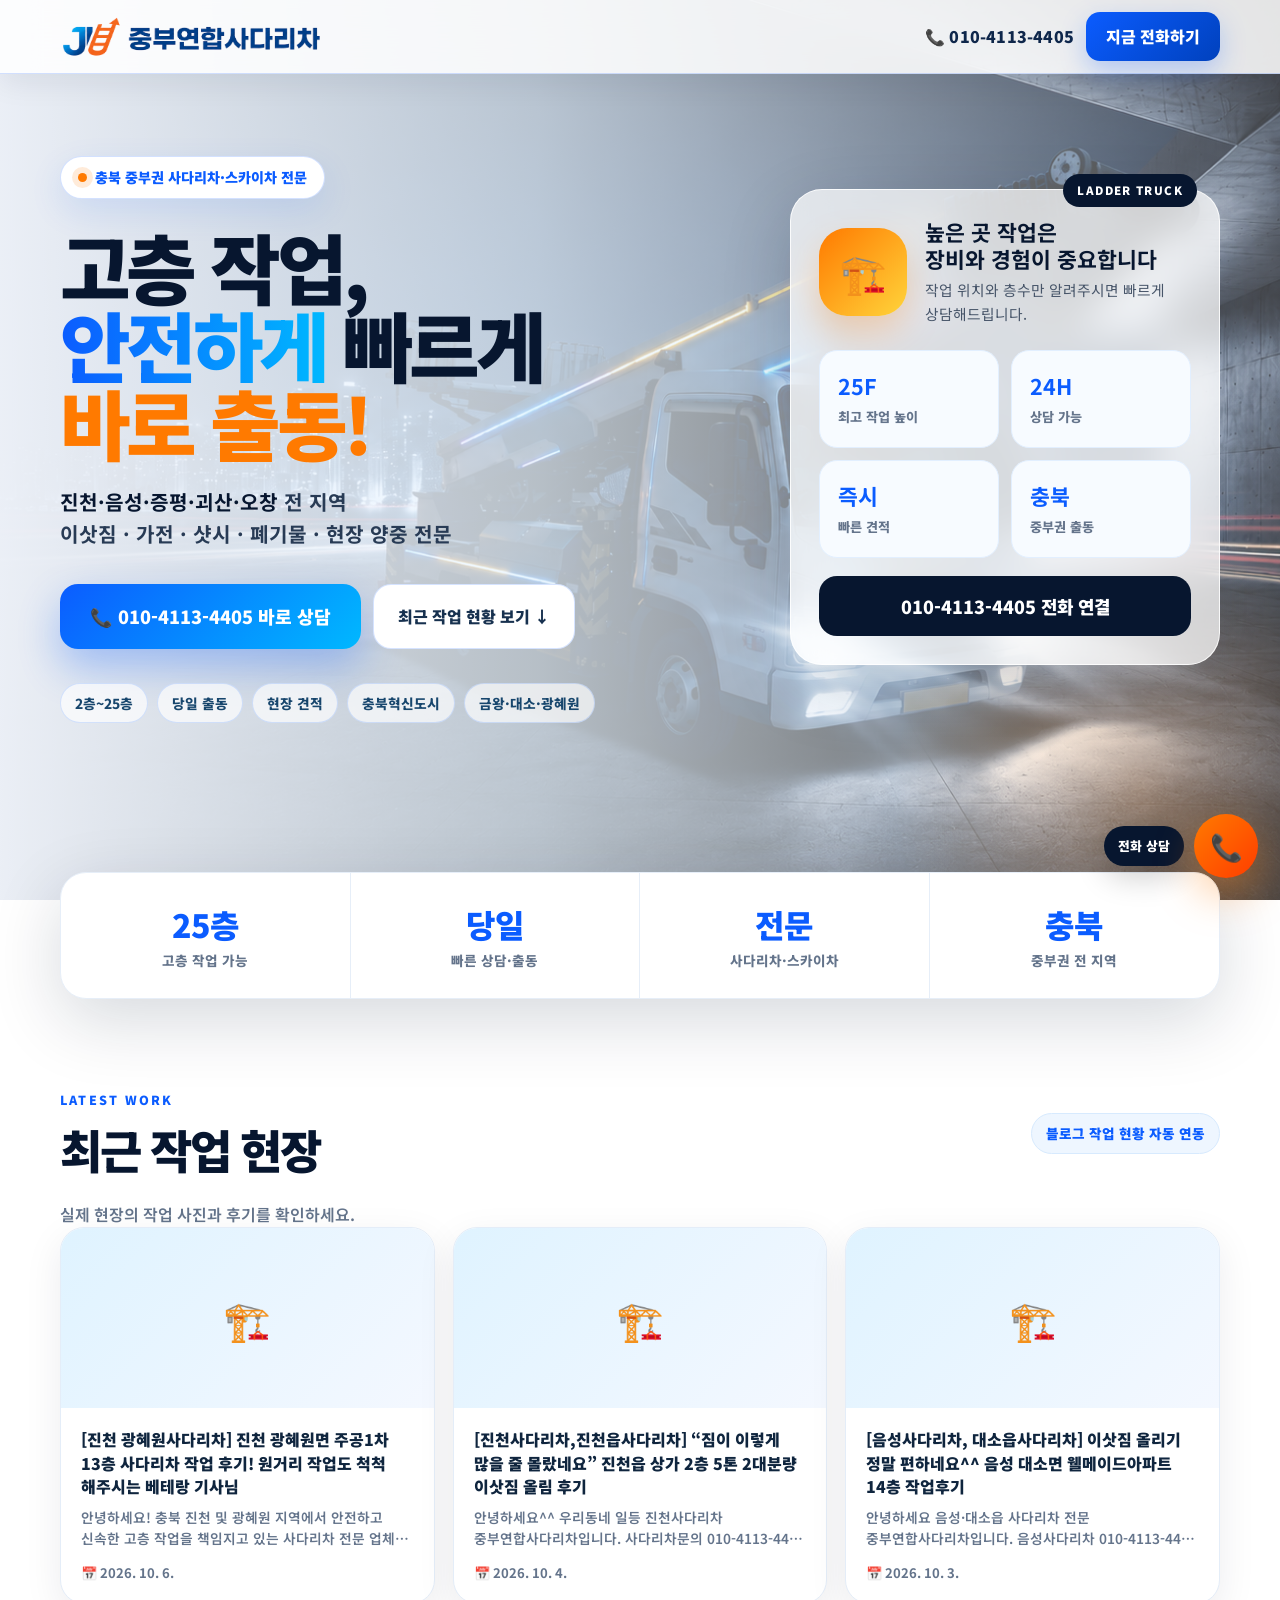
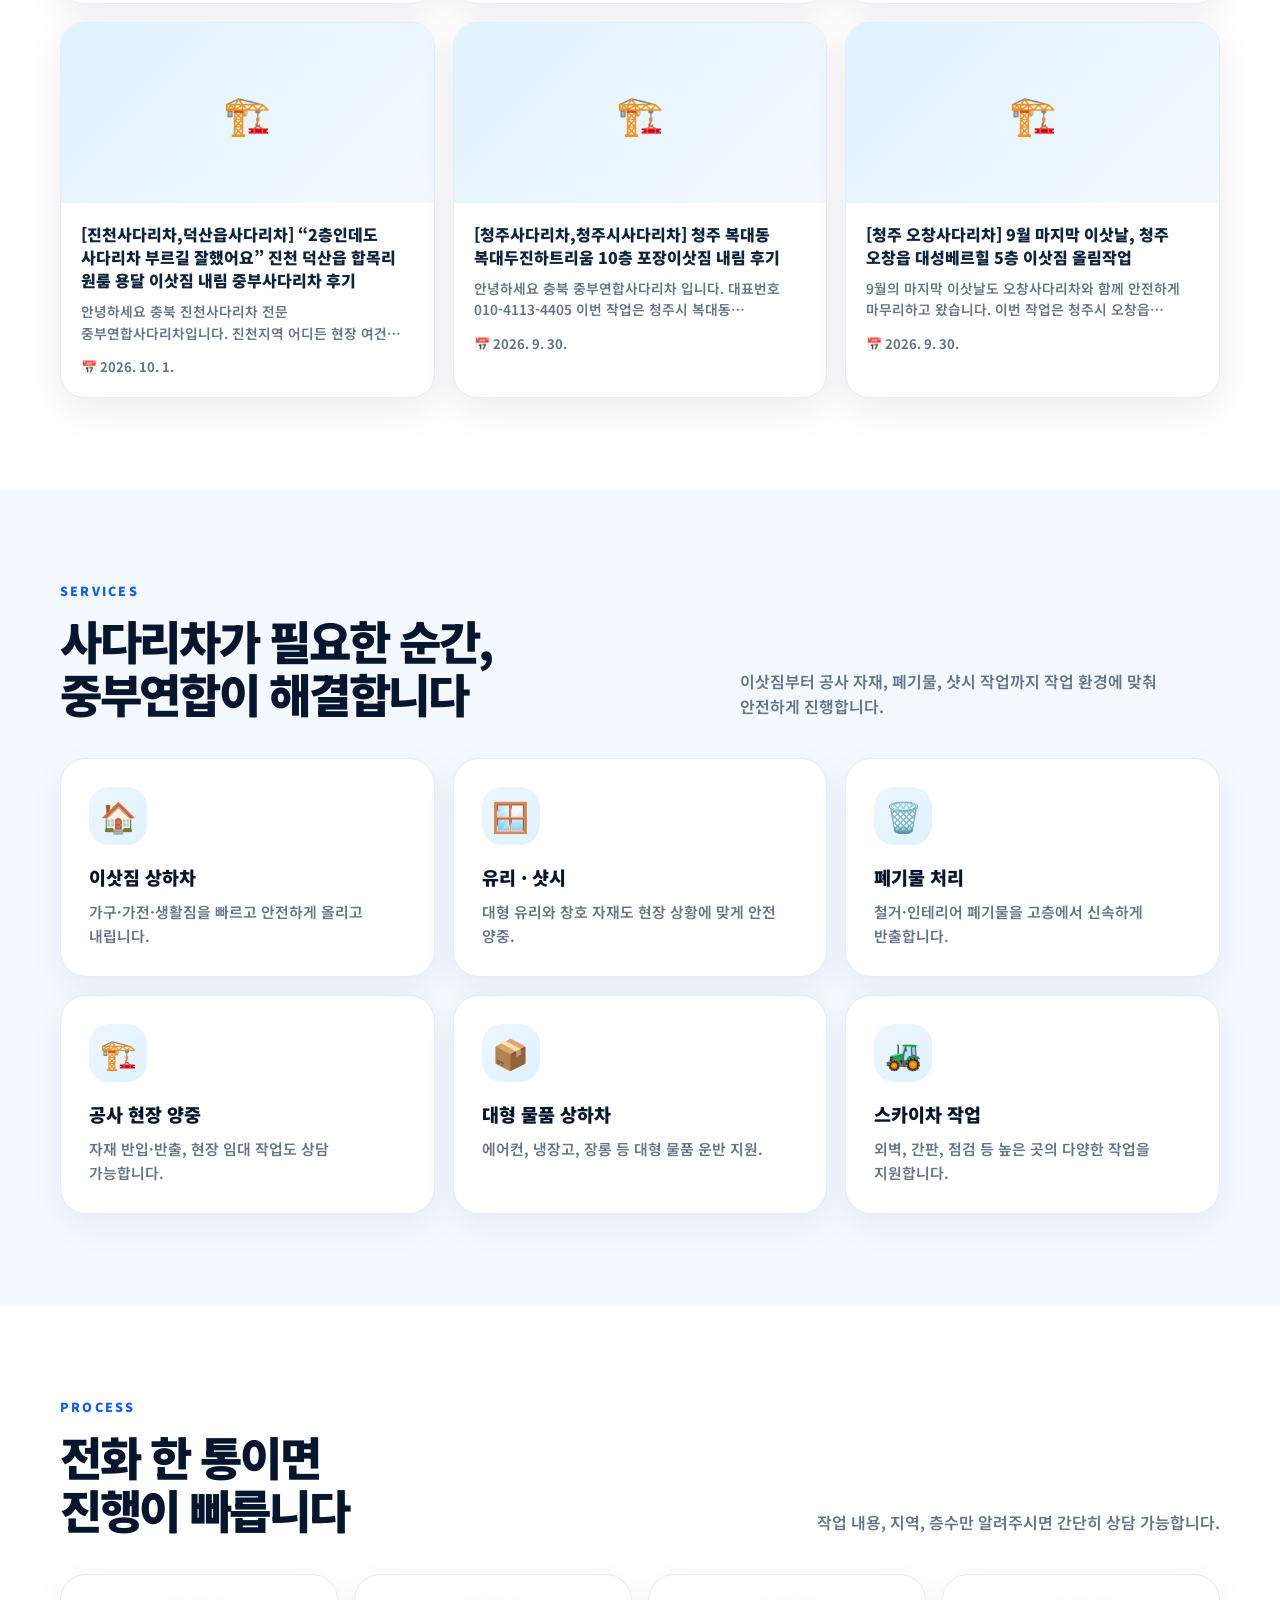
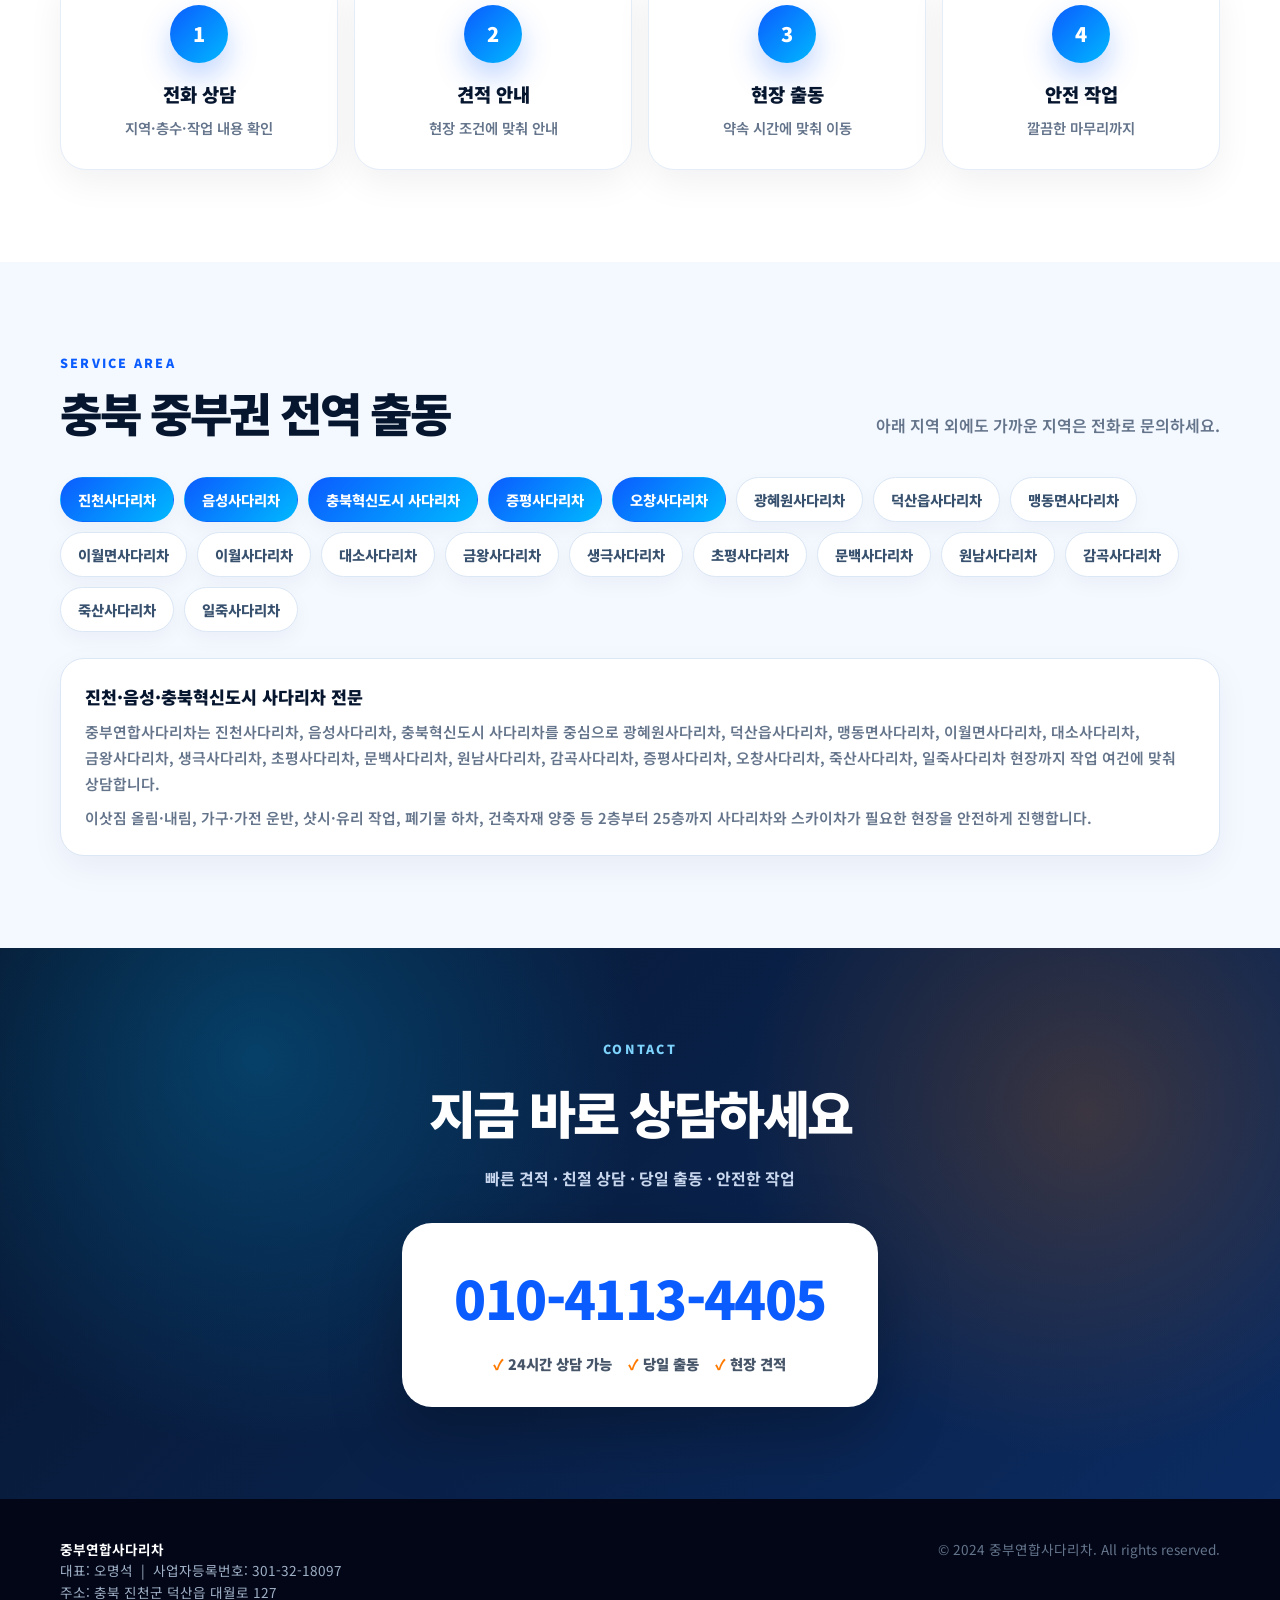
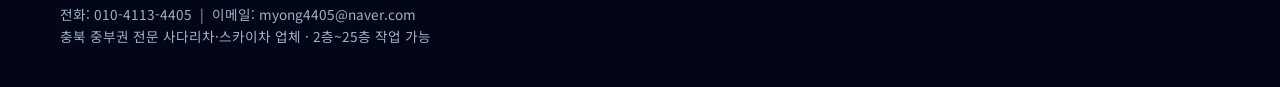
==== commit b2178211: "Improve local area SEO" ====
--- a/index.html
+++ b/index.html
@@ -5,14 +5,14 @@
 <link rel="canonical" href="https://www.jbsadari.cloud/">  
 <meta charset="UTF-8">
 <meta name="viewport" content="width=device-width, initial-scale=1.0">
-<title>중부연합 사다리차 | 충북 진천·음성·증평·괴산·오창 사다리차 전문업체</title>
-<meta name="description" content="충북 중부권 강력추천! 중부연합 사다리차. 진천, 음성, 증평, 괴산, 오창, 충북혁신도시 전 지역 출동. 2층~25층 스카이차·사다리차 이삿짐·가전·폐기물·유리샷시 상하차. 010-4113-4405">
-<meta name="keywords" content="사다리차,스카이차,충북사다리차,중부연합사다리차,진천사다리차,진천 사다리차,음성사다리차,음성 사다리차,증평사다리차,증평 사다리차,괴산사다리차,괴산 사다리차,오창사다리차,오창 사다리차,충북혁신도시사다리차,충북혁신도시 사다리차,광혜원사다리차,광혜원 사다리차,금왕사다리차,금왕 사다리차,대소사다리차,대소 사다리차,덕산사다리차,덕산 사다리차,백곡사다리차,백곡 사다리차,맹동사다리차,맹동 사다리차,감곡사다리차,감곡 사다리차,생극사다리차,생극 사다리차,문백사다리차,문백 사다리차,초평사다리차,초평 사다리차,이월사다리차,이월 사다리차,원남사다리차,원남 사다리차,무극사다리차,무극 사다리차,이삿짐사다리차,사다리차렌탈,사다리차임대,사다리차비용,스카이차임대">
+<title>중부연합 사다리차 | 진천·음성·충북혁신도시 사다리차 전문업체</title>
+<meta name="description" content="진천사다리차, 음성사다리차, 충북혁신도시 사다리차 전문 중부연합 사다리차. 광혜원·덕산읍·맹동면·이월면·대소·금왕·생극·초평·문백·원남·감곡·증평·오창·죽산·일죽 출동. 2층~25층 스카이차·사다리차 이삿짐·가전·폐기물·유리샷시 상하차. 010-4113-4405">
+<meta name="keywords" content="사다리차,스카이차,충북사다리차,중부연합사다리차,진천사다리차,진천 사다리차,음성사다리차,음성 사다리차,충북혁신도시사다리차,충북혁신도시 사다리차,덕산읍사다리차,덕산읍 사다리차,맹동면사다리차,맹동면 사다리차,이월면사다리차,이월면 사다리차,이월사다리차,광혜원사다리차,광혜원 사다리차,대소사다리차,대소 사다리차,금왕사다리차,금왕 사다리차,생극사다리차,생극 사다리차,초평사다리차,초평 사다리차,문백사다리차,문백 사다리차,원남사다리차,원남 사다리차,감곡사다리차,감곡 사다리차,증평사다리차,증평 사다리차,오창사다리차,오창 사다리차,죽산사다리차,죽산 사다리차,일죽사다리차,일죽 사다리차,괴산사다리차,괴산 사다리차,백곡사다리차,백곡 사다리차,무극사다리차,무극 사다리차,이삿짐사다리차,사다리차렌탈,사다리차임대,사다리차비용,스카이차임대">
 <meta name="robots" content="index, follow">
 <meta name="author" content="중부연합 사다리차">
 <meta property="og:type" content="website">
 <meta property="og:title" content="중부연합 사다리차 | 충북 중부권 전문업체">
-<meta property="og:description" content="진천·음성·증평·괴산·오창 2층~25층 스카이차·사다리차. 이삿짐·가전·폐기물·유리샷시. 010-4113-4405">
+<meta property="og:description" content="진천·음성·충북혁신도시·광혜원·덕산읍·맹동면·이월면·대소·금왕·증평·오창 사다리차. 2층~25층 스카이차·사다리차. 010-4113-4405">
 <meta property="og:locale" content="ko_KR">
 <meta property="og:site_name" content="중부연합 사다리차">
 <meta property="og:url" content="https://www.jbsadari.cloud/">
@@ -29,7 +29,7 @@
   "alternateName": "중부연합사다리차",
   "image": "https://www.jbsadari.cloud/jh_logo.png",
   "logo": "https://www.jbsadari.cloud/jh_logo.png",
-  "description": "충북 진천, 음성, 증평, 괴산, 오창 전 지역에서 신속하고 안전한 사다리차, 스카이차 및 이삿짐 상하차 서비스를 제공합니다.",
+  "description": "충북 진천, 음성, 충북혁신도시, 광혜원, 덕산읍, 맹동면, 이월면, 대소, 금왕, 생극, 초평, 문백, 원남, 감곡, 증평, 오창과 인접한 죽산, 일죽 지역에서 신속하고 안전한 사다리차, 스카이차 및 이삿짐 상하차 서비스를 제공합니다.",
   "telephone": "010-4113-4405",
   "email": "myong4405@naver.com",
   "address": {
@@ -75,6 +75,46 @@
     {
       "@type": "AdministrativeArea",
       "name": "대소"
+    },
+    {
+      "@type": "AdministrativeArea",
+      "name": "덕산읍"
+    },
+    {
+      "@type": "AdministrativeArea",
+      "name": "맹동면"
+    },
+    {
+      "@type": "AdministrativeArea",
+      "name": "이월면"
+    },
+    {
+      "@type": "AdministrativeArea",
+      "name": "생극"
+    },
+    {
+      "@type": "AdministrativeArea",
+      "name": "초평"
+    },
+    {
+      "@type": "AdministrativeArea",
+      "name": "문백"
+    },
+    {
+      "@type": "AdministrativeArea",
+      "name": "원남"
+    },
+    {
+      "@type": "AdministrativeArea",
+      "name": "감곡"
+    },
+    {
+      "@type": "AdministrativeArea",
+      "name": "죽산"
+    },
+    {
+      "@type": "AdministrativeArea",
+      "name": "일죽"
     }
   ],
   "openingHours": "Mo-Su 00:00-24:00",
@@ -112,7 +152,7 @@
 <section id="blog" class="blog"><div class="wrap"><div class="blog-top"><div><div class="eyebrow">Latest Work</div><h2 class="sec-title">최근 작업 현장</h2></div><div class="blog-note">블로그 작업 현황 자동 연동</div></div><p class="sec-desc">실제 현장의 작업 사진과 후기를 확인하세요.</p><ul id="blog-list"><li style="color:#999;padding:20px">블로그 글을 불러오는 중...</li></ul></div></section>
 <section class="services" id="services"><div class="wrap"><div class="sec-head"><div><div class="eyebrow">Services</div><h2 class="sec-title">사다리차가 필요한 순간,<br>중부연합이 해결합니다</h2></div><p class="sec-desc">이삿짐부터 공사 자재, 폐기물, 샷시 작업까지 작업 환경에 맞춰 안전하게 진행합니다.</p></div><div class="svc-grid"><div class="svc-card"><div class="svc-icon">🏠</div><h3>이삿짐 상하차</h3><p>가구·가전·생활짐을 빠르고 안전하게 올리고 내립니다.</p></div><div class="svc-card"><div class="svc-icon">🪟</div><h3>유리 · 샷시</h3><p>대형 유리와 창호 자재도 현장 상황에 맞게 안전 양중.</p></div><div class="svc-card"><div class="svc-icon">🗑️</div><h3>폐기물 처리</h3><p>철거·인테리어 폐기물을 고층에서 신속하게 반출합니다.</p></div><div class="svc-card"><div class="svc-icon">🏗️</div><h3>공사 현장 양중</h3><p>자재 반입·반출, 현장 임대 작업도 상담 가능합니다.</p></div><div class="svc-card"><div class="svc-icon">📦</div><h3>대형 물품 상하차</h3><p>에어컨, 냉장고, 장롱 등 대형 물품 운반 지원.</p></div><div class="svc-card"><div class="svc-icon">🚜</div><h3>스카이차 작업</h3><p>외벽, 간판, 점검 등 높은 곳의 다양한 작업을 지원합니다.</p></div></div></div></section>
 <section id="process"><div class="wrap"><div class="sec-head"><div><div class="eyebrow">Process</div><h2 class="sec-title">전화 한 통이면<br>진행이 빠릅니다</h2></div><p class="sec-desc">작업 내용, 지역, 층수만 알려주시면 간단히 상담 가능합니다.</p></div><div class="process-steps"><div class="step"><div class="step-num">1</div><h3>전화 상담</h3><p>지역·층수·작업 내용 확인</p></div><div class="step"><div class="step-num">2</div><h3>견적 안내</h3><p>현장 조건에 맞춰 안내</p></div><div class="step"><div class="step-num">3</div><h3>현장 출동</h3><p>약속 시간에 맞춰 이동</p></div><div class="step"><div class="step-num">4</div><h3>안전 작업</h3><p>깔끔한 마무리까지</p></div></div></div></section>
-<section class="area" id="area"><div class="wrap"><div class="sec-head"><div><div class="eyebrow">Service Area</div><h2 class="sec-title">충북 중부권 전역 출동</h2></div><p class="sec-desc">아래 지역 외에도 가까운 지역은 전화로 문의하세요.</p></div><div class="area-tags"><span class="area-tag main">진천</span><span class="area-tag main">음성</span><span class="area-tag main">증평</span><span class="area-tag main">괴산</span><span class="area-tag main">오창</span><span class="area-tag">충북혁신도시</span><span class="area-tag">광혜원</span><span class="area-tag">금왕</span><span class="area-tag">대소</span><span class="area-tag">덕산</span><span class="area-tag">백곡</span><span class="area-tag">맹동</span><span class="area-tag">감곡</span><span class="area-tag">생극</span><span class="area-tag">문백</span><span class="area-tag">초평</span><span class="area-tag">이월</span><span class="area-tag">원남</span><span class="area-tag">무극</span></div></div></section>
+<section class="area" id="area"><div class="wrap"><div class="sec-head"><div><div class="eyebrow">Service Area</div><h2 class="sec-title">충북 중부권 전역 출동</h2></div><p class="sec-desc">아래 지역 외에도 가까운 지역은 전화로 문의하세요.</p></div><div class="area-tags"><span class="area-tag main">진천사다리차</span><span class="area-tag main">음성사다리차</span><span class="area-tag main">충북혁신도시 사다리차</span><span class="area-tag main">증평사다리차</span><span class="area-tag main">오창사다리차</span><span class="area-tag">광혜원사다리차</span><span class="area-tag">덕산읍사다리차</span><span class="area-tag">맹동면사다리차</span><span class="area-tag">이월면사다리차</span><span class="area-tag">이월사다리차</span><span class="area-tag">대소사다리차</span><span class="area-tag">금왕사다리차</span><span class="area-tag">생극사다리차</span><span class="area-tag">초평사다리차</span><span class="area-tag">문백사다리차</span><span class="area-tag">원남사다리차</span><span class="area-tag">감곡사다리차</span><span class="area-tag">죽산사다리차</span><span class="area-tag">일죽사다리차</span></div><div class="seo-area-text"><h3>진천·음성·충북혁신도시 사다리차 전문</h3><p>중부연합사다리차는 진천사다리차, 음성사다리차, 충북혁신도시 사다리차를 중심으로 광혜원사다리차, 덕산읍사다리차, 맹동면사다리차, 이월면사다리차, 대소사다리차, 금왕사다리차, 생극사다리차, 초평사다리차, 문백사다리차, 원남사다리차, 감곡사다리차, 증평사다리차, 오창사다리차, 죽산사다리차, 일죽사다리차 현장까지 작업 여건에 맞춰 상담합니다.</p><p>이삿짐 올림·내림, 가구·가전 운반, 샷시·유리 작업, 폐기물 하차, 건축자재 양중 등 2층부터 25층까지 사다리차와 스카이차가 필요한 현장을 안전하게 진행합니다.</p></div></div></section>
 <section class="cta"><div class="wrap"><div class="eyebrow" style="color:#7dd3fc">Contact</div><h2>지금 바로 상담하세요</h2><p>빠른 견적 · 친절 상담 · 당일 출동 · 안전한 작업</p><div class="cta-box"><a class="cta-tel" href="tel:01041134405">010-4113-4405</a><div class="cta-info"><span>24시간 상담 가능</span><span>당일 출동</span><span>현장 견적</span></div></div></div></section>
 
 <footer><div class="wrap footer-inner"><div><strong>중부연합사다리차</strong><br>대표: 오명석 &nbsp;|&nbsp; 사업자등록번호: 301-32-18097<br>주소: 충북 진천군 덕산읍 대월로 127<br>전화: 010-4113-4405 &nbsp;|&nbsp; 이메일: myong4405@naver.com<br>충북 중부권 전문 사다리차·스카이차 업체 · 2층~25층 작업 가능</div><div class="footer-copy">© 2024 중부연합사다리차. All rights reserved.</div></div></footer>
--- a/style.css
+++ b/style.css
@@ -14,4 +14,7 @@
 .blog-thumb{display:block;background:#eef6ff}
 .blog-summary{margin-top:9px;color:#64748b;font-size:.86rem;font-weight:600;line-height:1.55;display:-webkit-box;-webkit-line-clamp:2;-webkit-box-orient:vertical;overflow:hidden}
 .blog-empty{color:#999;padding:20px}
+.seo-area-text{margin-top:26px;background:#fff;border:1px solid #dbe7f5;border-radius:24px;padding:24px;box-shadow:0 12px 34px rgba(5,22,50,.05)}
+.seo-area-text h3{font-size:1.08rem;color:#07162f;font-weight:900;margin-bottom:8px}
+.seo-area-text p{color:#64748b;font-size:.93rem;font-weight:600;line-height:1.75;margin-top:8px}
 #blog-list a:focus-visible,.nav-call:focus-visible,.btn-main:focus-visible,.btn-sub:focus-visible,.float-call:focus-visible{outline:3px solid rgba(11,92,255,.38);outline-offset:3px}
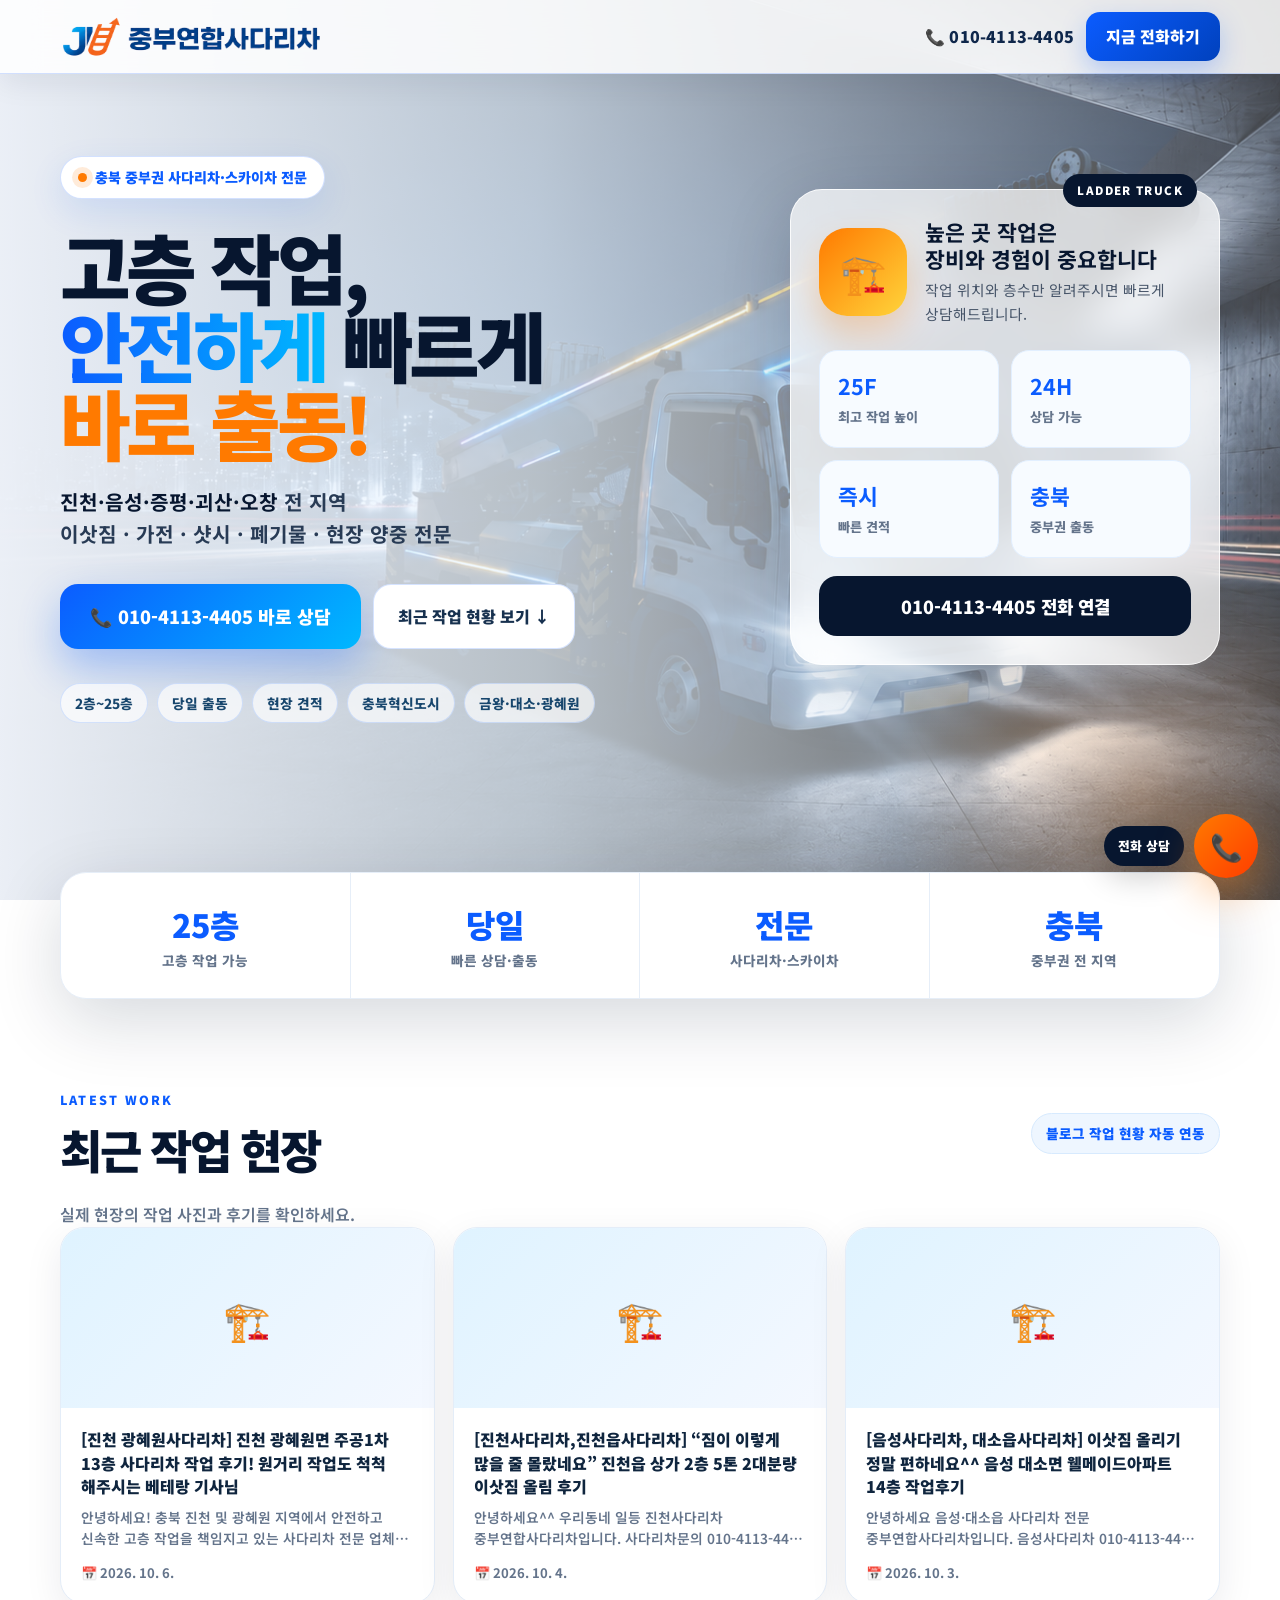
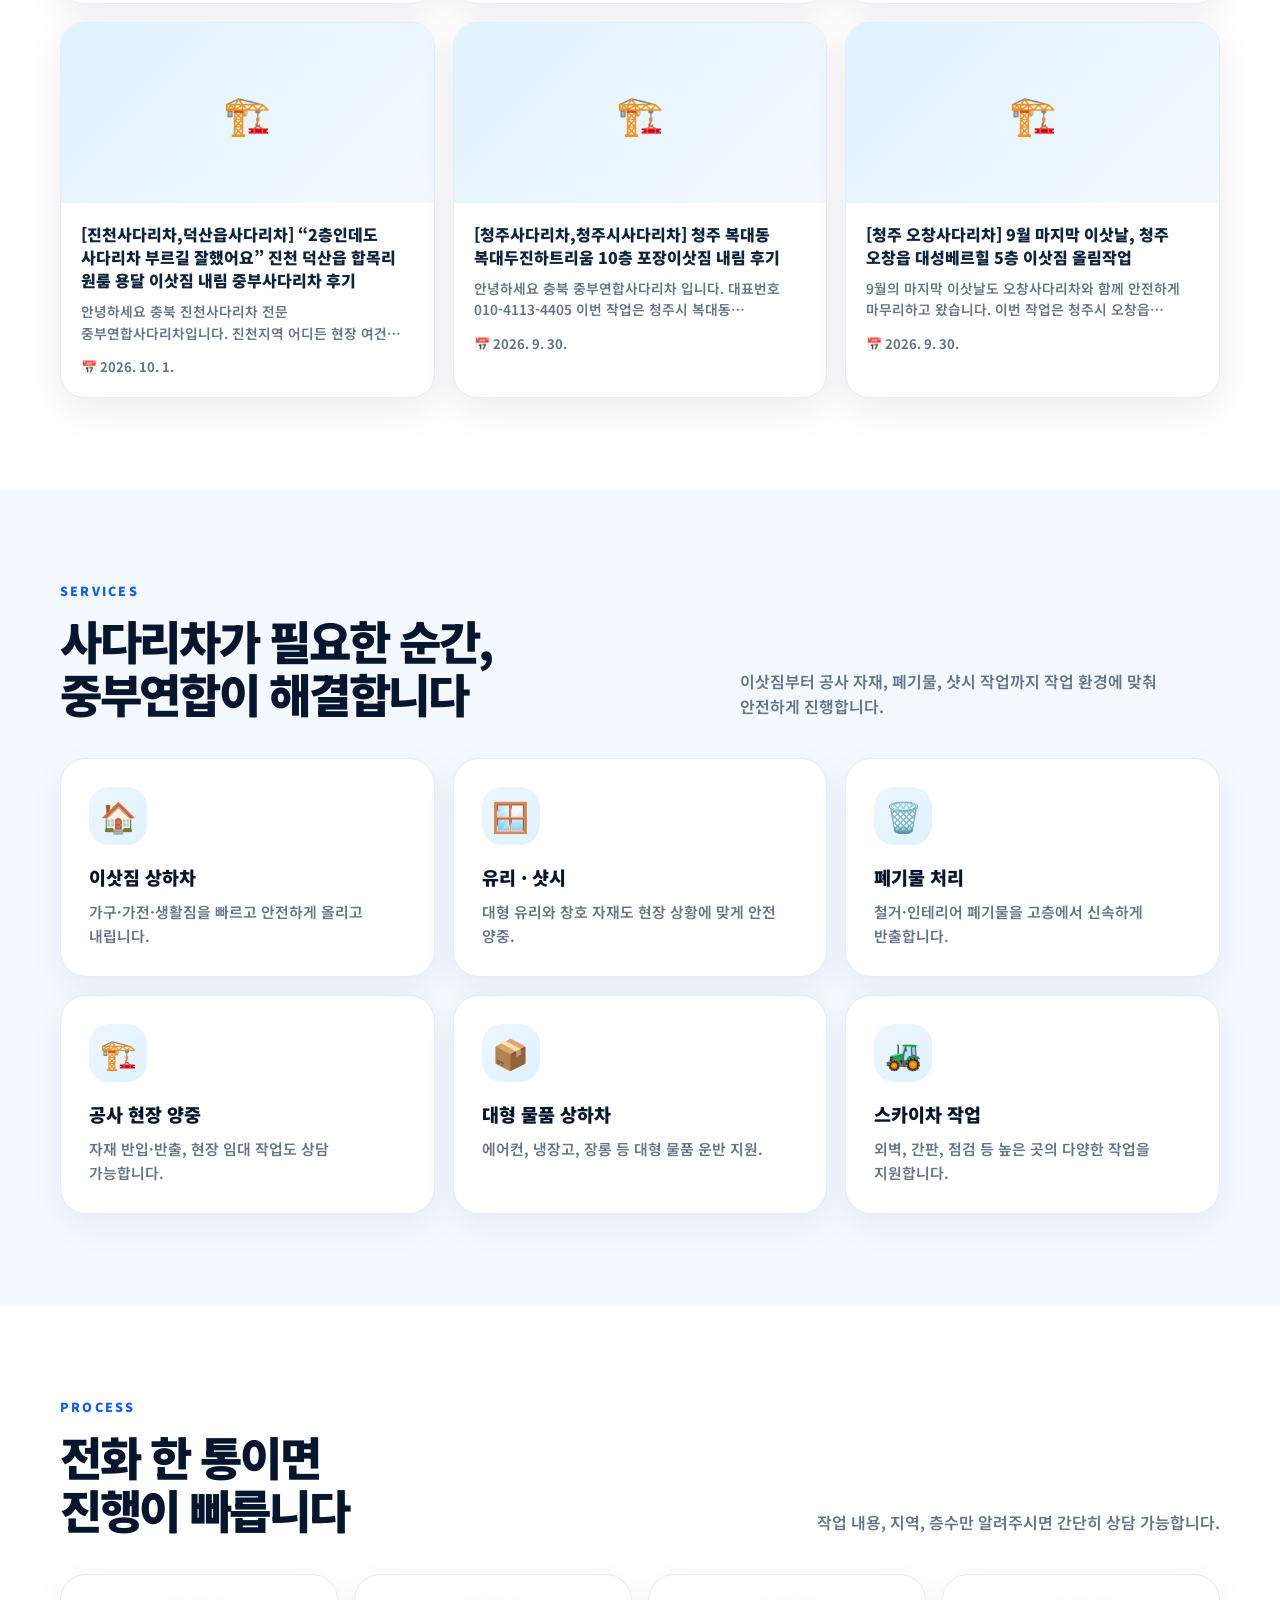
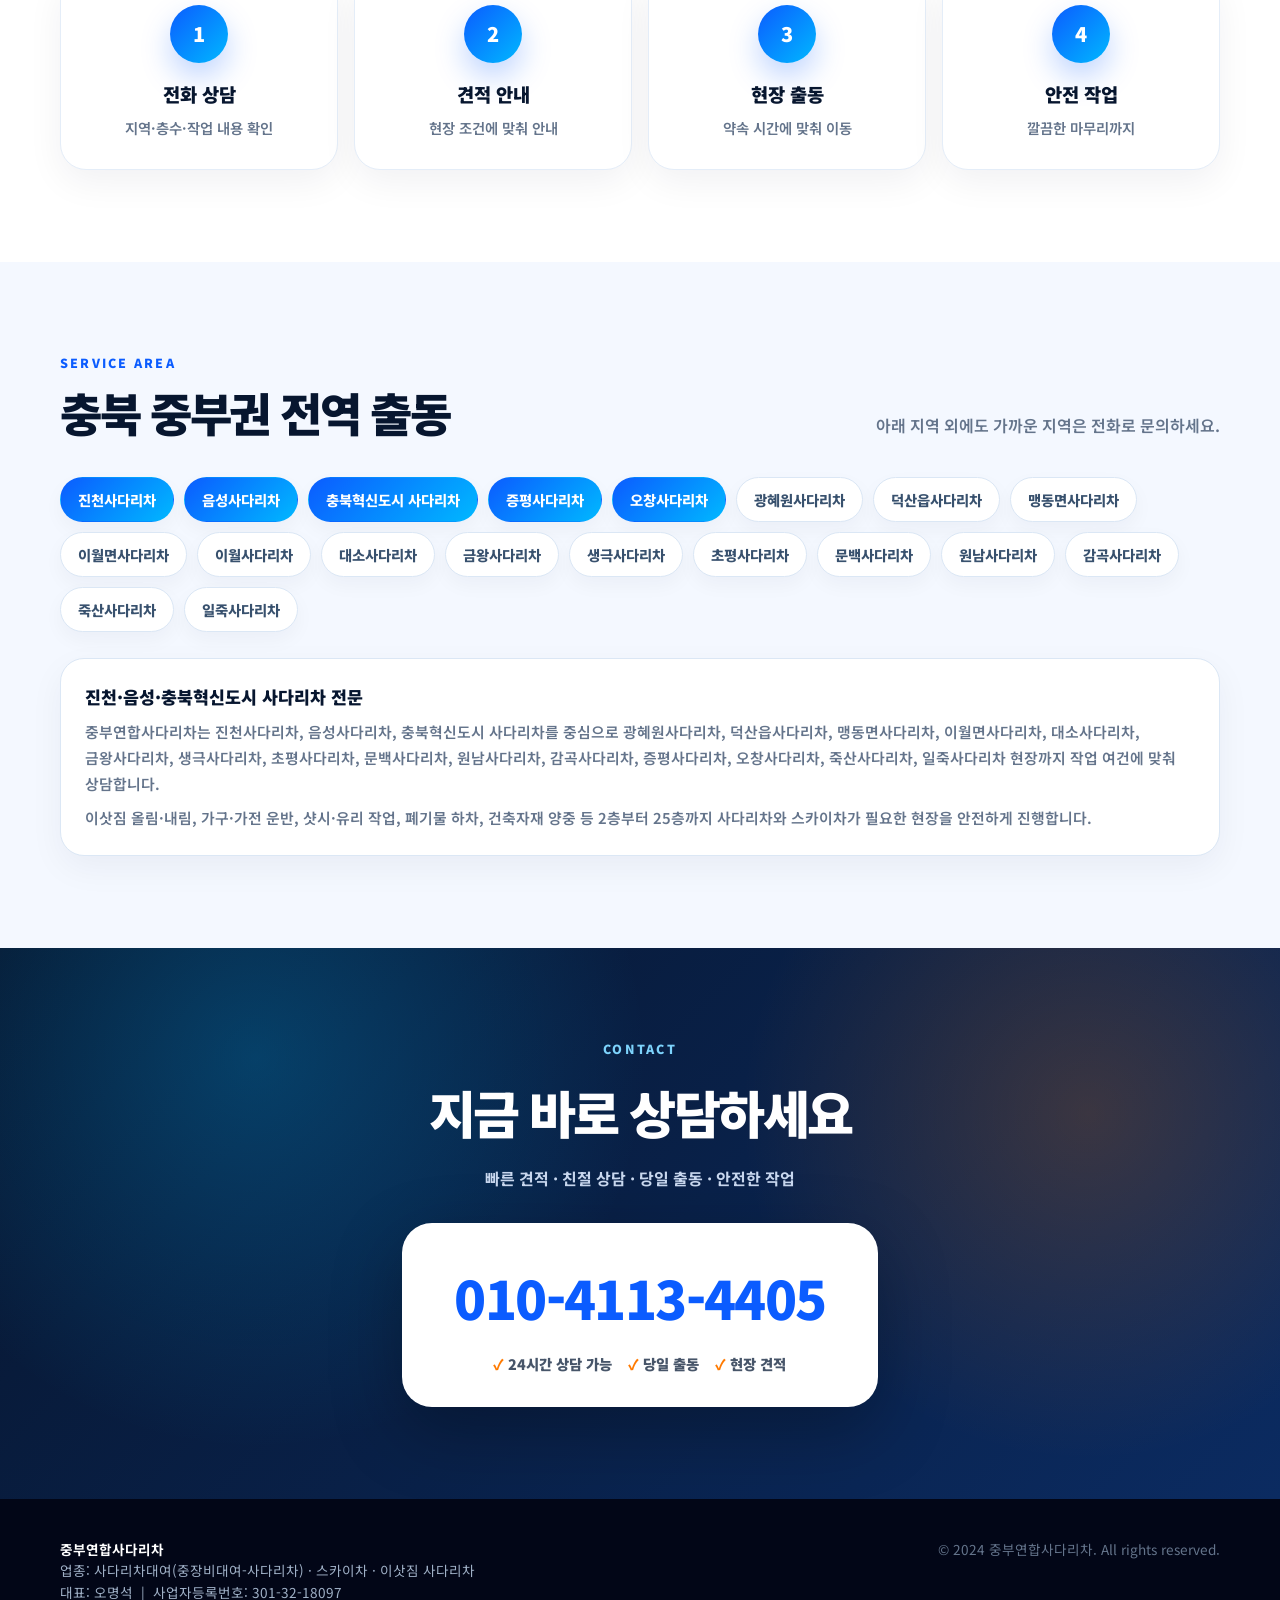
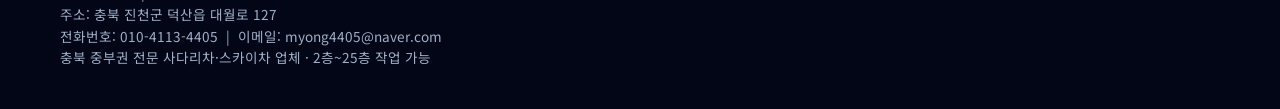
==== commit 47219c5e: "Clarify business category and phone metadata" ====
--- a/index.html
+++ b/index.html
@@ -7,6 +7,7 @@
 <meta name="viewport" content="width=device-width, initial-scale=1.0">
 <title>중부연합 사다리차 | 진천·음성·충북혁신도시 사다리차 전문업체</title>
 <meta name="description" content="진천사다리차, 음성사다리차, 충북혁신도시 사다리차 전문 중부연합 사다리차. 광혜원·덕산읍·맹동면·이월면·대소·금왕·생극·초평·문백·원남·감곡·증평·오창·죽산·일죽 출동. 2층~25층 스카이차·사다리차 이삿짐·가전·폐기물·유리샷시 상하차. 010-4113-4405">
+<meta name="classification" content="사다리차대여, 중장비대여, 스카이차, 이삿짐 사다리차">
 <meta name="keywords" content="사다리차,스카이차,충북사다리차,중부연합사다리차,진천사다리차,진천 사다리차,음성사다리차,음성 사다리차,충북혁신도시사다리차,충북혁신도시 사다리차,덕산읍사다리차,덕산읍 사다리차,맹동면사다리차,맹동면 사다리차,이월면사다리차,이월면 사다리차,이월사다리차,광혜원사다리차,광혜원 사다리차,대소사다리차,대소 사다리차,금왕사다리차,금왕 사다리차,생극사다리차,생극 사다리차,초평사다리차,초평 사다리차,문백사다리차,문백 사다리차,원남사다리차,원남 사다리차,감곡사다리차,감곡 사다리차,증평사다리차,증평 사다리차,오창사다리차,오창 사다리차,죽산사다리차,죽산 사다리차,일죽사다리차,일죽 사다리차,괴산사다리차,괴산 사다리차,백곡사다리차,백곡 사다리차,무극사다리차,무극 사다리차,이삿짐사다리차,사다리차렌탈,사다리차임대,사다리차비용,스카이차임대">
 <meta name="robots" content="index, follow">
 <meta name="author" content="중부연합 사다리차">
@@ -16,6 +17,16 @@
 <meta property="og:locale" content="ko_KR">
 <meta property="og:site_name" content="중부연합 사다리차">
 <meta property="og:url" content="https://www.jbsadari.cloud/">
+<meta property="og:image" content="https://www.jbsadari.cloud/bg_image.png">
+<meta property="og:image:secure_url" content="https://www.jbsadari.cloud/bg_image.png">
+<meta property="og:image:type" content="image/png">
+<meta property="og:image:width" content="1717">
+<meta property="og:image:height" content="916">
+<meta property="og:image:alt" content="중부연합 사다리차 현장 작업 이미지">
+<meta name="twitter:card" content="summary_large_image">
+<meta name="twitter:image" content="https://www.jbsadari.cloud/bg_image.png">
+<meta name="thumbnail" content="https://www.jbsadari.cloud/bg_image.png">
+<link rel="image_src" href="https://www.jbsadari.cloud/bg_image.png">
 <meta name="naver-site-verification" content="b52d67caf41c7f3e1f02ea61d9da7cf839098827" />
 
 
@@ -27,10 +38,33 @@
   "url": "https://www.jbsadari.cloud/",
   "name": "중부연합 사다리차",
   "alternateName": "중부연합사다리차",
-  "image": "https://www.jbsadari.cloud/jh_logo.png",
+  "image": [
+    "https://www.jbsadari.cloud/bg_image.png",
+    "https://www.jbsadari.cloud/jh_logo.png"
+  ],
   "logo": "https://www.jbsadari.cloud/jh_logo.png",
   "description": "충북 진천, 음성, 충북혁신도시, 광혜원, 덕산읍, 맹동면, 이월면, 대소, 금왕, 생극, 초평, 문백, 원남, 감곡, 증평, 오창과 인접한 죽산, 일죽 지역에서 신속하고 안전한 사다리차, 스카이차 및 이삿짐 상하차 서비스를 제공합니다.",
+  "additionalType": [
+    "https://schema.org/MovingCompany",
+    "https://schema.org/HomeAndConstructionBusiness"
+  ],
+  "keywords": "사다리차대여, 중장비대여, 스카이차, 이삿짐 사다리차, 진천사다리차, 음성사다리차, 충북혁신도시 사다리차",
+  "knowsAbout": [
+    "사다리차대여",
+    "중장비대여",
+    "스카이차",
+    "이삿짐 사다리차",
+    "건설 현장 양중",
+    "고층 상하차"
+  ],
   "telephone": "010-4113-4405",
+  "contactPoint": {
+    "@type": "ContactPoint",
+    "telephone": "+82-10-4113-4405",
+    "contactType": "customer service",
+    "areaServed": "KR",
+    "availableLanguage": "ko"
+  },
   "email": "myong4405@naver.com",
   "address": {
     "@type": "PostalAddress",
@@ -155,7 +189,7 @@
 <section class="area" id="area"><div class="wrap"><div class="sec-head"><div><div class="eyebrow">Service Area</div><h2 class="sec-title">충북 중부권 전역 출동</h2></div><p class="sec-desc">아래 지역 외에도 가까운 지역은 전화로 문의하세요.</p></div><div class="area-tags"><span class="area-tag main">진천사다리차</span><span class="area-tag main">음성사다리차</span><span class="area-tag main">충북혁신도시 사다리차</span><span class="area-tag main">증평사다리차</span><span class="area-tag main">오창사다리차</span><span class="area-tag">광혜원사다리차</span><span class="area-tag">덕산읍사다리차</span><span class="area-tag">맹동면사다리차</span><span class="area-tag">이월면사다리차</span><span class="area-tag">이월사다리차</span><span class="area-tag">대소사다리차</span><span class="area-tag">금왕사다리차</span><span class="area-tag">생극사다리차</span><span class="area-tag">초평사다리차</span><span class="area-tag">문백사다리차</span><span class="area-tag">원남사다리차</span><span class="area-tag">감곡사다리차</span><span class="area-tag">죽산사다리차</span><span class="area-tag">일죽사다리차</span></div><div class="seo-area-text"><h3>진천·음성·충북혁신도시 사다리차 전문</h3><p>중부연합사다리차는 진천사다리차, 음성사다리차, 충북혁신도시 사다리차를 중심으로 광혜원사다리차, 덕산읍사다리차, 맹동면사다리차, 이월면사다리차, 대소사다리차, 금왕사다리차, 생극사다리차, 초평사다리차, 문백사다리차, 원남사다리차, 감곡사다리차, 증평사다리차, 오창사다리차, 죽산사다리차, 일죽사다리차 현장까지 작업 여건에 맞춰 상담합니다.</p><p>이삿짐 올림·내림, 가구·가전 운반, 샷시·유리 작업, 폐기물 하차, 건축자재 양중 등 2층부터 25층까지 사다리차와 스카이차가 필요한 현장을 안전하게 진행합니다.</p></div></div></section>
 <section class="cta"><div class="wrap"><div class="eyebrow" style="color:#7dd3fc">Contact</div><h2>지금 바로 상담하세요</h2><p>빠른 견적 · 친절 상담 · 당일 출동 · 안전한 작업</p><div class="cta-box"><a class="cta-tel" href="tel:01041134405">010-4113-4405</a><div class="cta-info"><span>24시간 상담 가능</span><span>당일 출동</span><span>현장 견적</span></div></div></div></section>
 
-<footer><div class="wrap footer-inner"><div><strong>중부연합사다리차</strong><br>대표: 오명석 &nbsp;|&nbsp; 사업자등록번호: 301-32-18097<br>주소: 충북 진천군 덕산읍 대월로 127<br>전화: 010-4113-4405 &nbsp;|&nbsp; 이메일: myong4405@naver.com<br>충북 중부권 전문 사다리차·스카이차 업체 · 2층~25층 작업 가능</div><div class="footer-copy">© 2024 중부연합사다리차. All rights reserved.</div></div></footer>
+<footer><div class="wrap footer-inner"><div><strong>중부연합사다리차</strong><br>업종: 사다리차대여(중장비대여-사다리차) · 스카이차 · 이삿짐 사다리차<br>대표: 오명석 &nbsp;|&nbsp; 사업자등록번호: 301-32-18097<br>주소: 충북 진천군 덕산읍 대월로 127<br>전화번호: 010-4113-4405 &nbsp;|&nbsp; 이메일: myong4405@naver.com<br>충북 중부권 전문 사다리차·스카이차 업체 · 2층~25층 작업 가능</div><div class="footer-copy">© 2024 중부연합사다리차. All rights reserved.</div></div></footer>
 <div class="float-wrap"><span class="float-label">전화 상담</span><a class="float-call" href="tel:01041134405" title="전화상담">📞</a></div>
 <script src="script.js" defer></script>
 </body>
